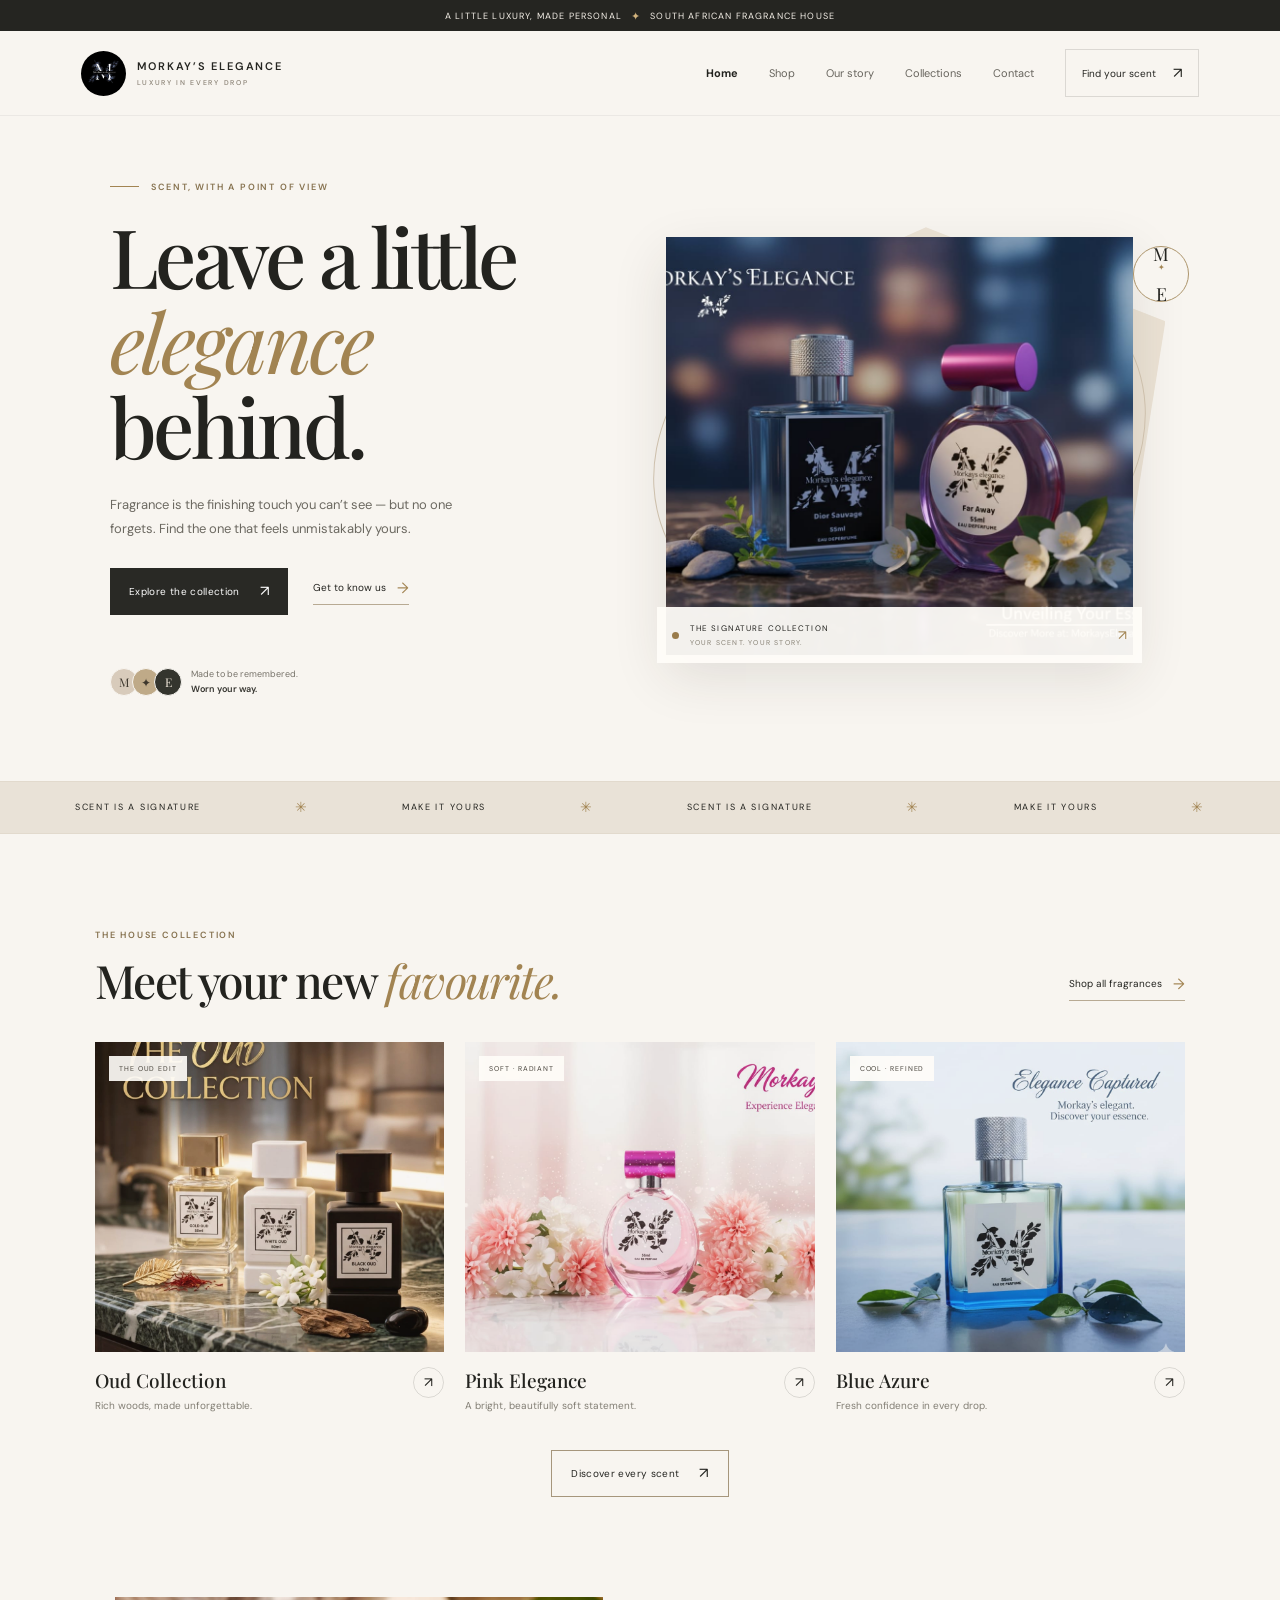
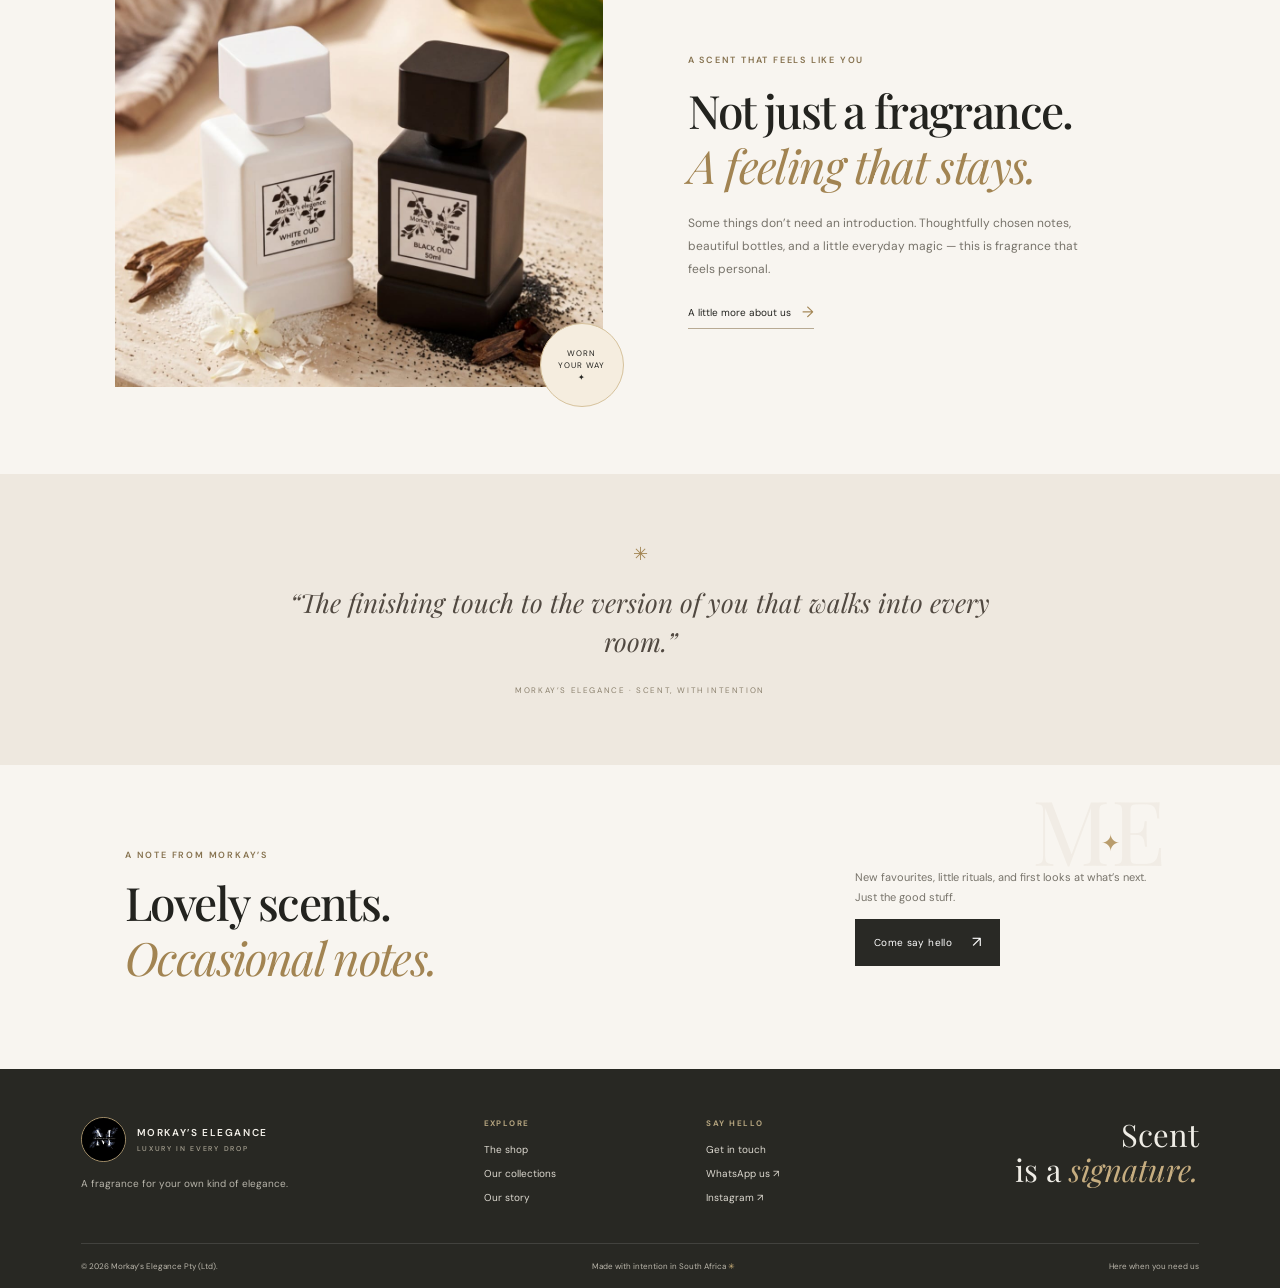
==== index.html @ 3059f2b8 "Add initial robots.txt and sitemap.xml files" ====
<!doctype html>
<html lang="en">
  <head>
    <meta charset="utf-8"><meta name="viewport" content="width=device-width, initial-scale=1"><meta name="theme-color" content="#f8f5f0"><meta name="description" content="Discover Morkay's Elegance — considered fragrances for every side of you. Explore the Oud collection and order directly on WhatsApp."><title>Morkay’s Elegance | Luxury in every drop</title><link rel="preconnect" href="https://fonts.googleapis.com"><link rel="preconnect" href="https://fonts.gstatic.com" crossorigin><link href="https://fonts.googleapis.com/css2?family=DM+Sans:wght@400;500;600;700&family=Playfair+Display:wght@400;500;600;700&display=swap" rel="stylesheet"><link rel="stylesheet" href="CSS/styles.css"><script src="JS/script.js" defer></script>
  </head>
  <body>
    <div class="announcement">
      A little luxury, made personal <span>✦</span> South African fragrance house
    </div>
    <header class="site-header">
      <a class="brand" href="index.html" aria-label="Morkay's Elegance home"><img src="assets/brand-logo.jpeg" alt="Morkay's Elegance monogram"><span> MORKAY’S ELEGANCE <small> LUXURY IN EVERY DROP </small></span></a>
      <button class="menu-toggle" aria-expanded="false" aria-controls="main-nav" aria-label="Open navigation">
        <span></span><span></span>
      </button>
      <nav id="main-nav" class="nav-links" aria-label="Main navigation">
        <a class="active" href="index.html"> Home </a><a href="shop.html"> Shop </a><a href="about.html"> Our story </a><a href="products.html"> Collections </a><a href="contact.html"> Contact </a><a class="nav-cta" href="shop.html"> Find your scent <span>↗</span></a>
      </nav>
    </header>
    <main>
      <section class="hero">
        <div class="hero-copy">
          <p class="eyebrow">
            <span class="eyebrow-line"></span> SCENT, WITH A POINT OF VIEW
          </p>
          <h1>
            Leave a little <br><em> elegance </em> behind.
          </h1>
          <p class="hero-description">
            Fragrance is the finishing touch you can’t see — but no one forgets. Find the one that feels unmistakably yours.
          </p>
          <div class="hero-actions">
            <a class="button button-dark" href="shop.html"> Explore the collection <span>↗</span></a><a class="text-link" href="about.html">Get to know us <span>→</span></a>
          </div>
          <div class="hero-foot">
            <div class="avatar-stack">
              <span>M</span><span>✦</span><span>E</span>
            </div>
            <p>
              Made to be remembered. <br><strong> Worn your way. </strong>
            </p>
          </div>
        </div>
        <div class="hero-visual">
          <div class="hero-orbit">
          </div>
          <img class="hero-photo" 
        src="assets/signature-pair.jpeg" 
        alt="Morkay's Elegance signature fragrance pair">
          <div class="hero-caption">
            <span class="caption-dot"></span><span> THE SIGNATURE COLLECTION <small> YOUR SCENT. YOUR STORY. </small></span><span class="caption-arrow"> ↗ </span>
          </div>
          <div class="hero-stamp">
            M <br><small> ✦ </small><br> E
          </div>
        </div>
      </section>
      <section class="ticker" aria-label="Our philosophy">
        <div class="ticker-track">
          <span>SCENT IS A SIGNATURE</span><b>✳</b><span>MAKE IT YOURS</span><b>✳</b><span>SCENT IS A SIGNATURE</span><b>✳</b><span>MAKE IT YOURS</span><b>✳</b>
        </div>
      </section>
      <section class="section collection-section">
        <div class="section-heading">
          <div>
            <p class="eyebrow">
              THE HOUSE COLLECTION
            </p>
            <h2>
              Meet your new <em>favourite.</em>
            </h2>
          </div>
          <a class="text-link" href="shop.html">Shop all fragrances <span>→</span></a>
        </div>
        <div class="product-grid">
          <article class="product-card">
            <a class="product-image img-cream" href="shop.html"><img src="assets/oud-collection.jpeg" alt="The warm golden Morkay's Elegance oud collection" loading="lazy"><span class="product-tag">THE OUD EDIT</span></a>
            <div class="product-info">
              <div>
                <h3>
                  Oud Collection
                </h3>
                <p>
                  Rich woods, made unforgettable.
                </p>
              </div>
              <a class="product-arrow" href="shop.html" aria-label="Explore Oud Collection">↗</a>
            </div>
          </article>
          <article class="product-card">
            <a class="product-image img-lilac" href="products.html"><img src="assets/floral-elegance.jpeg" alt="Soft pink Morkay's Elegance floral fragrance" loading="lazy"><span class="product-tag">SOFT · RADIANT</span></a>
            <div class="product-info">
              <div>
                <h3>
                  Pink Elegance
                </h3>
                <p>
                  A bright, beautifully soft statement.
                </p>
              </div>
              <a class="product-arrow" href="products.html" aria-label="Explore Pink Elegance">↗</a>
            </div>
          </article>
          <article class="product-card">
            <a class="product-image img-blue" href="products.html"><img src="assets/blue-azure.jpeg" alt="Morkay's Elegance Blue Azure fragrance" loading="lazy"><span class="product-tag">COOL · REFINED</span></a>
            <div class="product-info">
              <div>
                <h3>
                  Blue Azure
                </h3>
                <p>
                  Fresh confidence in every drop.
                </p>
              </div>
              <a class="product-arrow" href="products.html" aria-label="Explore Blue Azure">↗</a>
            </div>
          </article>
        </div>
        <div class="center-cta">
          <a class="button button-outline" href="shop.html">Discover every scent <span>↗</span></a>
        </div>
      </section>
      <section class="brand-note">
        <div class="brand-note-image">
          <img src="assets/elegance-collection.jpeg" alt="Morkay's Elegance perfume on a soft, sunlit table" loading="lazy">
          <div class="note-roundel">
            WORN<br>YOUR WAY<br>✦
          </div>
        </div>
        <div class="brand-note-copy">
          <p class="eyebrow">
            A SCENT THAT FEELS LIKE YOU
          </p>
          <h2>
            Not just a fragrance.<br><em>A feeling that stays.</em>
          </h2>
          <p>
            Some things don’t need an introduction. Thoughtfully chosen notes, beautiful bottles, and a little everyday magic — this is fragrance that feels personal.
          </p>
          <a class="text-link" href="about.html">A little more about us <span>→</span></a>
        </div>
      </section>
      <section class="quote-section">
        <span class="quote-spark">✳</span>
        <p>
          “The finishing touch to the version of you that walks into every room.”
        </p>
        <span class="quote-credit">MORKAY’S ELEGANCE · SCENT, WITH INTENTION</span>
      </section>
      <section class="newsletter">
        <div>
          <p class="eyebrow">
            A NOTE FROM MORKAY’S
          </p>
          <h2>
            Lovely scents.<br><em>Occasional notes.</em>
          </h2>
        </div>
        <div class="newsletter-right">
          <p>
            New favourites, little rituals, and first looks at what’s next. Just the good stuff.
          </p>
          <a class="button button-dark" href="contact.html">Come say hello <span>↗</span></a>
        </div>
        <span class="newsletter-mark">M<span>✦</span>E</span>
      </section>
    </main>
    <footer class="site-footer">
      <div class="footer-main">
        <div class="footer-brand">
          <a class="brand brand-footer" href="index.html"><img src="assets/brand-logo.jpeg" alt=""><span>MORKAY’S ELEGANCE<small>LUXURY IN EVERY DROP</small></span></a>
          <p>
            A fragrance for your own kind of elegance.
          </p>
        </div>
        <div class="footer-links">
          <h3>
            EXPLORE
          </h3>
          <a href="shop.html">The shop</a><a href="products.html">Our collections</a><a href="about.html">Our story</a>
        </div>
        <div class="footer-links">
          <h3>
            SAY HELLO
          </h3>
          <a href="contact.html">Get in touch</a><a href="https://wa.me/27637081621" target="_blank" rel="noopener">WhatsApp us ↗</a><a href="https://instagram.com/morkay_elegance.20" target="_blank" rel="noopener">Instagram ↗</a>
        </div>
        <div class="footer-signoff">
          Scent<br>is a <em>signature.</em>
        </div>
      </div>
      <div class="footer-bottom">
        <span>© <span data-year>2026</span> Morkay’s Elegance Pty (Ltd).</span><span>Made with intention in South Africa <span class="footer-spark">✳</span></span><a href="contact.html">Here when you need us</a>
      </div>
    </footer>
  </body>
</html>
---- CSS/styles.css ----
:root {
  --ink:#23231f;
  --ink-soft:#5c5b53;
  --cream:#f8f5f0;
  --cream-dark:#f0eae1;
  --paper:#fffdfa;
  --gold:#a28452;
  --gold-soft:#c5ae86;
  --line:rgba(45,43,37,.14);
  --display:'Playfair Display',Georgia,serif;
  --sans:'DM Sans',Arial,sans-serif;
  --page:1200px
}
* {
  box-sizing:border-box
}
html {
  scroll-behavior:smooth
}
body {
  margin:0;
  background:var(--cream);
  color:var(--ink);
  font-family:var(--sans);
  font-size:14px;
  -webkit-font-smoothing:antialiased
}
a {
  color:inherit;
  text-decoration:none
}
img {
  display:block;
  max-width:100%
}
button {
  font:inherit
}
.announcement {
  height:31px;
  display:flex;
  align-items:center;
  justify-content:center;
  gap:9px;
  background:#252521;
  color:#f5f0e8;
  font-size:9px;
  letter-spacing:.13em;
  text-transform:uppercase
}
.announcement span {
  color:#d1b27c;
  font-size:11px
}
.site-header {
  height:85px;
  padding:0 6.3%;
  display:flex;
  align-items:center;
  justify-content:space-between;
  background:rgba(248,245,240,.96);
  position:sticky;
  top:0;
  z-index:20;
  border-bottom:1px solid rgba(41,39,34,.06);
  backdrop-filter:blur(12px)
}
.brand {
  display:flex;
  gap:11px;
  align-items:center;
  color:#252521;
  letter-spacing:.16em;
  font-size:11px;
  font-weight:600
}
.brand img {
  width:45px;
  height:45px;
  border-radius:50%;
  object-fit:cover
}
.brand small {
  display:block;
  margin-top:5px;
  font-size:7px;
  font-weight:500;
  letter-spacing:.24em;
  color:#898174
}
.nav-links {
  height:100%;
  display:flex;
  align-items:center;
  gap:31px
}
.nav-links>a:not(.nav-cta) {
  font-size:11px;
  color:#68655e;
  transition:color .2s
}
.nav-links>a.active,.nav-links>a:hover {
  color:var(--ink)
}
.nav-links>a.active {
  font-weight:700
}
.nav-cta {
  display:inline-flex;
  align-items:center;
  gap:17px;
  padding:13px 16px;
  border:1px solid var(--line);
  font-size:10px;
  transition:background .2s,color .2s
}
.nav-cta:hover {
  background:var(--ink);
  color:white
}
.nav-cta span,.button span {
  font-size:15px
}
.menu-toggle {
  display:none
}
.hero {
  min-height:630px;
  max-width:var(--page);
  padding:65px 45px 70px;
  margin:auto;
  display:grid;
  grid-template-columns:.91fr 1.09fr;
  align-items:center;
  gap:25px
}
.hero-copy {
  padding:0 0 13px 25px
}
.eyebrow {
  margin:0 0 20px;
  font-size:9px;
  letter-spacing:.2em;
  color:#86724f;
  font-weight:600
}
.eyebrow-line {
  display:inline-block;
  width:29px;
  margin:0 8px 3px 0;
  border-top:1px solid var(--gold)
}
h1,h2,h3,p {
  margin-top:0
}
.hero h1,.page-hero h1,.contact-copy h1 {
  margin:0;
  font:500 clamp(54px,6.4vw,83px)/1.04 var(--display);
  letter-spacing:-.045em
}
.hero h1 em,.page-hero h1 em,.contact-copy h1 em,.section-heading h2 em,.brand-note-copy h2 em,.order-strip h2 em,.story-copy h2 em,.story-cta h2 em,.newsletter h2 em {
  color:var(--gold);
  font-weight:400
}
.hero-description {
  max-width:375px;
  margin:24px 0 26px;
  color:#6c6961;
  font-size:13px;
  line-height:1.9
}
.hero-actions {
  display:flex;
  align-items:center;
  gap:25px;
  flex-wrap:wrap
}
.button {
  display:inline-flex;
  align-items:center;
  justify-content:center;
  gap:20px;
  min-height:47px;
  padding:0 19px;
  font-size:10px;
  letter-spacing:.035em;
  transition:background .2s,color .2s,transform .2s
}
.button:hover {
  transform:translateY(-2px)
}
.button-dark {
  background:#292925;
  color:white
}
.button-dark:hover {
  background:#464237
}
.text-link {
  display:inline-flex;
  align-items:center;
  gap:11px;
  font-size:10px;
  border-bottom:1px solid #b8aa93;
  padding:0 0 6px
}
.text-link span {
  font-size:15px;
  color:var(--gold)
}
.hero-foot {
  display:flex;
  align-items:center;
  gap:11px;
  margin-top:52px
}
.avatar-stack {
  display:flex
}
.avatar-stack span {
  width:28px;
  height:28px;
  border-radius:50%;
  border:1px solid var(--cream);
  display:grid;
  place-items:center;
  margin-right:-6px;
  background:#d8cbbb;
  color:#3d372d;
  font:12px var(--display)
}
.avatar-stack span:nth-child(2) {
  background:#bfaa88
}
.avatar-stack span:nth-child(3) {
  background:#34352e;
  color:#f2e9dc
}
.hero-foot p {
  margin:0 0 0 4px;
  color:#77736a;
  font-size:9px;
  line-height:1.7
}
.hero-foot strong {
  color:#35342f;
  font-weight:600
}
.hero-visual {
  min-height:475px;
  position:relative;
  display:flex;
  align-items:center;
  justify-content:center
}
.hero-visual:before {
  content:'';
  position:absolute;
  inset:4% 5% 6% 14%;
  background:#ece3d5;
  clip-path:polygon(50% 0,100% 22%,92% 78%,52% 100%,6% 80%,0 25%)
}
.hero-orbit {
  position:absolute;
  width:85%;
  height:80%;
  border:1px solid #d4c7b2;
  border-radius:50%;
  transform:rotate(-18deg)
}
.hero-photo {
  position:relative;
  width:79%;
  height:418px;
  object-fit:cover;
  object-position:center 43%;
  box-shadow:0 20px 52px rgba(52,44,32,.12)
}
.hero-caption {
  position:absolute;
  bottom:20px;
  left:9%;
  right:9%;
  height:56px;
  background:rgba(255,253,249,.94);
  display:flex;
  align-items:center;
  gap:11px;
  padding:0 15px
}
.hero-caption>span:nth-child(2) {
  font-size:8px;
  letter-spacing:.14em
}
.hero-caption small {
  display:block;
  margin-top:5px;
  color:#878174;
  font-size:7px;
  letter-spacing:.17em
}
.caption-dot {
  width:7px;
  height:7px;
  background:#997b4b;
  border-radius:50%
}
.caption-arrow {
  margin-left:auto;
  color:var(--gold)
}
.hero-stamp {
  position:absolute;
  right:1%;
  top:8%;
  display:grid;
  place-items:center;
  width:56px;
  height:56px;
  border:1px solid #ad956c;
  border-radius:50%;
  background:var(--cream);
  font:18px var(--display);
  line-height:.8;
  text-align:center
}
.hero-stamp small {
  font:8px var(--sans);
  color:var(--gold)
}
.ticker {
  overflow:hidden;
  background:#e9e2d7;
  border-block:1px solid #e2dacd
}
.ticker-track {
  max-width:var(--page);
  min-height:51px;
  padding:0 35px;
  margin:auto;
  display:flex;
  align-items:center;
  justify-content:space-between;
  gap:16px;
  white-space:nowrap;
  font-size:9px;
  letter-spacing:.19em
}
.ticker-track b {
  color:var(--gold);
  font-size:14px;
  font-weight:400
}
.section {
  max-width:var(--page);
  margin:auto;
  padding:95px 55px
}
.section-heading {
  display:flex;
  align-items:flex-end;
  justify-content:space-between;
  gap:15px;
  margin-bottom:34px
}
.section-heading .eyebrow {
  margin-bottom:12px
}
.section-heading h2,.brand-note-copy h2,.story-copy h2,.order-strip h2,.newsletter h2,.story-cta h2 {
  margin:0;
  font:500 clamp(32px,4vw,46px)/1.2 var(--display);
  letter-spacing:-.035em
}
.section-heading>.text-link {
  margin-bottom:7px
}
.product-grid {
  display:grid;
  grid-template-columns:repeat(3,1fr);
  gap:21px
}
.product-card {
  min-width:0
}
.product-image {
  position:relative;
  height:310px;
  display:block;
  overflow:hidden
}
.product-image:before {
  content:'';
  position:absolute;
  inset:0;
  background:rgba(176,153,122,.07);
  z-index:1;
  pointer-events:none
}
.product-image img,.shop-image img,.collection-feature img {
  width:100%;
  height:100%;
  object-fit:cover;
  transition:transform .55s
}
.product-image:hover img,.shop-image:hover img,.collection-feature>a:hover img {
  transform:scale(1.045)
}
.img-cream {
  background:#eae5dc
}
.img-lilac {
  background:#f2e7e8
}
.img-blue {
  background:#dfe9eb
}
.product-tag {
  position:absolute;
  top:14px;
  left:14px;
  padding:8px 10px;
  background:rgba(255,253,249,.91);
  font-size:7px;
  letter-spacing:.13em;
  z-index:2;
  color:#49453d
}
.product-info {
  display:flex;
  align-items:flex-start;
  justify-content:space-between;
  padding-top:15px
}
.product-info h3,.shop-card-info h3 {
  margin:0 0 6px;
  font:500 19px var(--display)
}
.product-info p,.shop-card-info p {
  margin:0;
  font-size:10px;
  color:#827e74
}
.product-arrow {
  width:31px;
  height:31px;
  border:1px solid var(--line);
  border-radius:50%;
  display:grid;
  place-items:center;
  font-size:14px
}
.center-cta {
  text-align:center;
  margin-top:38px
}
.button-outline {
  border:1px solid #a6967c;
  background:transparent;
  color:var(--ink)
}
.button-outline:hover {
  background:var(--ink);
  color:white
}
.brand-note {
  max-width:1110px;
  margin:0 auto 82px;
  min-height:400px;
  padding:0 30px;
  display:grid;
  grid-template-columns:1fr 1fr;
  align-items:center;
  gap:75px
}
.brand-note-image {
  height:390px;
  position:relative
}
.brand-note-image img {
  width:100%;
  height:100%;
  object-fit:cover
}
.note-roundel {
  position:absolute;
  right:-21px;
  bottom:-20px;
  width:84px;
  height:84px;
  border-radius:50%;
  background:#f5eddf;
  border:1px solid #d6c29c;
  display:grid;
  place-content:center;
  text-align:center;
  font-size:8px;
  line-height:1.5;
  letter-spacing:.12em
}
.brand-note-copy {
  max-width:410px;
  padding:10px
}
.brand-note-copy .eyebrow {
  margin-bottom:17px
}
.brand-note-copy h2 {
  margin-bottom:19px
}
.brand-note-copy>p:not(.eyebrow) {
  font-size:12px;
  line-height:1.9;
  color:#77736a;
  margin-bottom:21px
}
.quote-section {
  padding:68px 20px;
  background:#eee8df;
  text-align:center
}
.quote-spark {
  display:block;
  color:var(--gold);
  font-size:18px;
  margin-bottom:17px
}
.quote-section>p {
  max-width:730px;
  margin:0 auto 18px;
  font:italic 26px/1.5 var(--display);
  color:#514941
}
.quote-credit {
  font-size:8px;
  letter-spacing:.2em;
  color:#8b816e
}
.newsletter {
  max-width:1100px;
  margin:0 auto;
  padding:84px 35px;
  display:flex;
  align-items:center;
  justify-content:space-between;
  position:relative;
  overflow:hidden
}
.newsletter .eyebrow {
  margin-bottom:14px
}
.newsletter-right {
  width:300px;
  position:relative;
  z-index:1
}
.newsletter-right p {
  font-size:11px;
  color:#77736a;
  line-height:1.8
}
.newsletter-mark {
  position:absolute;
  right:3%;
  top:4px;
  font:90px var(--display);
  color:rgba(166,143,107,.08);
  letter-spacing:-.1em
}
.newsletter-mark span {
  font:23px var(--sans);
  color:#b99d6d;
  vertical-align:middle
}
.site-footer {
  background:#282823;
  color:#efede6;
  padding:48px 6.3% 0
}
.footer-main {
  max-width:var(--page);
  margin:auto;
  display:grid;
  grid-template-columns:1.45fr .75fr .9fr .9fr;
  gap:30px;
  padding-bottom:39px
}
.brand-footer {
  color:#f3f0e9;
  font-size:10px
}
.brand-footer img {
  border:1px solid #a48f69
}
.brand-footer small {
  color:#aba595
}
.footer-brand>p {
  margin:15px 0 0;
  color:#b8b5ab;
  font-size:10px
}
.footer-links {
  display:flex;
  flex-direction:column;
  align-items:flex-start;
  gap:11px
}
.footer-links h3 {
  margin:1px 0 4px;
  font-size:8px;
  letter-spacing:.18em;
  color:#b4a47f
}
.footer-links>a {
  font-size:10px;
  color:#ddd9d0
}
.footer-signoff {
  justify-self:end;
  text-align:right;
  font:31px/1.13 var(--display);
  color:#efede6
}
.footer-signoff em {
  color:#c6ad80
}
.footer-bottom {
  max-width:var(--page);
  margin:auto;
  border-top:1px solid rgba(255,255,255,.12);
  padding:17px 0;
  display:flex;
  justify-content:space-between;
  gap:10px;
  color:#bbb7ac;
  font-size:8px
}
.footer-spark {
  color:#d4b77e
}
/* Inner-page headings */
.page-hero {
  position:relative;
  text-align:center;
  padding:84px 20px 54px;
  border-bottom:1px solid var(--line);
  background:radial-gradient(ellipse at 52% 8%,#eee5d7 0%,var(--cream) 58%)
}
.page-hero .eyebrow {
  margin-bottom:16px
}
.page-hero h1 {
  font-size:clamp(49px,6vw,73px)
}
.page-hero>p:not(.eyebrow):not(.breadcrumb) {
  max-width:470px;
  margin:15px auto 0;
  font-size:12px;
  line-height:1.8;
  color:#736f66
}
.breadcrumb {
  margin-top:28px;
  font-size:9px;
  color:#8b877e
}
.breadcrumb a {
  color:#35342f
}
.breadcrumb span {
  padding:0 7px;
  color:#ad9a78
}
.shop-section {
  padding-top:70px
}
.shop-section .section-heading {
  margin-bottom:12px
}
.price-note {
  font:italic 14px var(--display);
  color:#77664a;
  padding-bottom:7px
}
.shop-intro {
  color:#817c72;
  font-size:11px;
  margin-bottom:25px
}
.shop-grid {
  display:grid;
  grid-template-columns:repeat(4,1fr);
  gap:17px
}
.shop-card {
  background:#fffdfa;
  border:1px solid rgba(56,51,41,.08)
}
.shop-image {
  height:250px;
  position:relative;
  display:block;
  overflow:hidden;
  background:#eee8df
}
.shop-image img {
  object-position:center 48%
}
.shop-card-info {
  padding:16px
}
.product-type {
  display:block;
  font-size:7px;
  letter-spacing:.15em;
  color:#95876d;
  margin-bottom:8px
}
.shop-card-info h3 {
  font-size:21px
}
.shop-card-info p {
  font-size:10px;
  margin-bottom:15px
}
.shop-card-bottom {
  display:flex;
  align-items:center;
  justify-content:space-between;
  border-top:1px solid var(--line);
  padding-top:13px
}
.shop-card-bottom>strong {
  font:16px var(--display);
  color:#40392e
}
.shop-card-bottom .button {
  min-height:35px;
  padding:0 11px;
  gap:10px;
  font-size:9px
}
.shop-card-bottom .button span {
  font-size:13px
}
.order-strip {
  max-width:1090px;
  margin:15px auto 86px;
  padding:30px 34px;
  display:flex;
  align-items:center;
  gap:21px;
  background:#eee8de;
  border:1px solid #e2d9cb
}
.order-spark {
  color:#9b8054;
  font-size:22px
}
.order-strip>div {
  flex:1
}
.order-strip .eyebrow {
  margin-bottom:8px
}
.order-strip h2 {
  font-size:27px
}
.order-strip>div>p:last-child {
  margin:8px 0 0;
  color:#7a766c;
  font-size:10px
}
.order-strip>.button {
  white-space:nowrap
}
.collections-grid-section {
  padding-top:65px
}
.collections-grid {
  display:grid;
  grid-template-columns:1fr 1fr;
  gap:18px
}
.collection-feature {
  height:375px;
  position:relative;
  overflow:hidden;
  background:#e9e3d9
}
.collection-feature-wide {
  height:420px
}
.collection-feature>a {
  position:relative;
  display:block;
  width:100%;
  height:100%;
  overflow:hidden
}
.collection-feature img {
  object-position:center 45%
}
.collection-feature>a:after {
  content:'';
  position:absolute;
  inset:35% 0 0;
  background:linear-gradient(transparent,rgba(24,22,19,.65))
}
.feature-label {
  position:absolute;
  z-index:1;
  top:16px;
  left:16px;
  padding:8px 10px;
  background:rgba(255,253,249,.9);
  font-size:7px;
  letter-spacing:.15em
}
.feature-caption {
  position:absolute;
  left:20px;
  right:20px;
  bottom:20px;
  z-index:2;
  color:white;
  display:flex;
  justify-content:space-between;
  align-items:flex-end
}
.feature-kicker {
  display:block;
  margin-bottom:8px;
  font-size:8px;
  letter-spacing:.16em;
  color:#e1cfaa
}
.feature-caption strong {
  font:500 27px var(--display)
}
.feature-arrow {
  width:35px;
  height:35px;
  border-radius:50%;
  border:1px solid rgba(255,255,255,.6);
  display:grid;
  place-items:center
}
.collection-note {
  text-align:center;
  padding:26px 5px 0;
  color:#77736a;
  font-size:10px
}
.collection-note a {
  color:#4d4333;
  border-bottom:1px solid #bba57c;
  padding-bottom:4px
}
.story-hero {
  padding-top:93px;
  padding-bottom:58px
}
.story-split {
  display:grid;
  grid-template-columns:1fr 1fr;
  align-items:center;
  gap:64px;
  padding-top:70px;
  padding-bottom:90px
}
.story-photo {
  height:440px;
  position:relative
}
.story-photo img {
  width:100%;
  height:100%;
  object-fit:cover
}
.photo-caption {
  position:absolute;
  bottom:0;
  left:0;
  padding:12px 14px;
  background:rgba(255,253,249,.92);
  font-size:7px;
  letter-spacing:.15em
}
.story-copy {
  max-width:465px
}
.story-copy .eyebrow {
  margin-bottom:14px
}
.story-copy h2 {
  margin-bottom:19px
}
.story-copy>p:not(.eyebrow) {
  font-size:11px;
  line-height:1.9;
  color:#757168;
  margin-bottom:14px
}
.story-copy>.button {
  margin-top:9px
}
.values-section {
  background:#eee8df;
  padding:67px max(calc((100% - 1090px)/2),7%)
}
.values-section>.eyebrow {
  text-align:center;
  margin-bottom:31px
}
.values-grid {
  display:grid;
  grid-template-columns:repeat(3,1fr);
  gap:35px
}
.values-grid article {
  border-top:1px solid #c6bba7;
  padding-top:17px
}
.value-index {
  color:#a1885f;
  font:italic 14px var(--display)
}
.values-grid h3 {
  margin:13px 0 9px;
  font:500 19px var(--display)
}
.values-grid p {
  max-width:270px;
  margin:0;
  color:#767167;
  font-size:10px;
  line-height:1.85
}
.story-cta {
  text-align:center;
  padding:74px 20px 83px
}
.story-cta .eyebrow {
  margin-bottom:12px
}
.story-cta h2 {
  margin-bottom:21px
}
.story-cta>.button {
  margin:auto
}
.contact-page {
  max-width:1130px;
  margin:0 auto;
  padding:77px 35px 90px;
  display:grid;
  grid-template-columns:1fr .91fr;
  align-items:center;
  gap:78px;
  min-height:630px
}
.contact-copy .eyebrow {
  margin-bottom:14px
}
.contact-copy h1 {
  font-size:clamp(48px,5.7vw,71px)
}
.contact-intro {
  max-width:380px;
  margin:18px 0 22px;
  color:#77736a;
  font-size:12px;
  line-height:1.85
}
.contact-whatsapp {
  gap:12px;
  min-height:45px
}
.whatsapp-icon {
  color:#c6af80;
  font-size:16px
}
.contact-list {
  max-width:410px;
  margin-top:25px
}
.contact-row {
  min-height:62px;
  display:flex;
  align-items:center;
  gap:14px;
  border-top:1px solid var(--line)
}
.contact-icon {
  font:italic 13px var(--display);
  color:#a38b61
}
.contact-row>div {
  display:flex;
  flex-direction:column;
  gap:5px
}
.contact-row>div>span {
  font-size:7px;
  letter-spacing:.15em;
  color:#878276
}
.contact-row>div>a {
  font-size:11px
}
.contact-row-arrow {
  margin-left:auto;
  color:#a4885c;
  font-size:15px
}
.contact-note {
  margin-top:18px;
  font-size:9px;
  color:#827d73
}
.contact-note span {
  color:var(--gold);
  margin-right:6px
}
.contact-visual {
  height:440px;
  position:relative;
  background:#eee4d7
}
.contact-visual>img {
  width:100%;
  height:100%;
  object-fit:cover
}
.contact-visual-caption {
  position:absolute;
  left:12px;
  right:12px;
  bottom:12px;
  background:rgba(255,253,249,.92);
  min-height:40px;
  display:flex;
  align-items:center;
  justify-content:space-around;
  font-size:7px;
  letter-spacing:.12em
}
.contact-visual-caption span:nth-child(2) {
  color:var(--gold);
  font-size:12px
}
.contact-seal {
  position:absolute;
  top:-19px;
  right:-19px;
  width:64px;
  height:64px;
  border-radius:50%;
  background:var(--cream);
  border:1px solid #d1c0a3;
  display:grid;
  align-content:center;
  justify-items:center;
  font:12px var(--display);
  line-height:1.1
}
.contact-seal span {
  font:8px var(--sans);
  color:var(--gold)
}
@media(min-width:1440px) {
  .hero {
    max-width:1300px;
    min-height:680px
  }
  .hero-photo {
    height:465px
  }
  .hero-visual {
    min-height:515px
  }
}
@media(max-width:920px) {
  .site-header {
    padding:0 4%;
    height:76px
  }
  .nav-links {
    gap:17px
  }
  .nav-links>a:not(.nav-cta) {
    font-size:10px
  }
  .hero {
    padding:48px 28px;
    min-height:565px
  }
  .hero-copy {
    padding-left:5px
  }
  .hero-visual {
    min-height:420px
  }
  .hero-photo {
    height:370px
  }
  .section {
    padding-left:35px;
    padding-right:35px
  }
  .product-image {
    height:265px
  }
  .shop-grid {
    grid-template-columns:repeat(2,1fr)
  }
  .shop-image {
    height:295px
  }
  .brand-note {
    gap:45px
  }
  .contact-page {
    gap:45px
  }
  .story-split {
    gap:40px
  }
  .footer-main {
    grid-template-columns:1.2fr .8fr .9fr
  }
  .footer-signoff {
    display:none
  }
}
@media(max-width:680px) {
  .announcement {
    height:29px;
    font-size:8px;
    letter-spacing:.08em
  }
  .site-header {
    height:68px;
    padding:0 20px
  }
  .brand {
    font-size:9px;
    gap:8px;
    letter-spacing:.13em
  }
  .brand img {
    width:39px;
    height:39px
  }
  .brand small {
    font-size:6px
  }
  .menu-toggle {
    display:flex;
    width:40px;
    height:40px;
    flex-direction:column;
    justify-content:center;
    align-items:center;
    gap:6px;
    border:1px solid var(--line);
    background:transparent
  }
  .menu-toggle span {
    width:16px;
    border-top:1px solid #34332f;
    transition:transform .2s
  }
  .menu-toggle[aria-expanded=true] span:first-child {
    transform:translateY(3.5px) rotate(45deg)
  }
  .menu-toggle[aria-expanded=true] span:last-child {
    transform:translateY(-3.5px) rotate(-45deg)
  }
  .nav-links {
    display:none;
    position:absolute;
    top:68px;
    left:0;
    right:0;
    height:auto;
    background:var(--cream);
    padding:12px 22px 22px;
    border-bottom:1px solid var(--line);
    box-shadow:0 14px 20px rgba(38,34,26,.08);
    align-items:stretch;
    gap:0
  }
  .nav-links.is-open {
    display:flex;
    flex-direction:column
  }
  .nav-links>a:not(.nav-cta) {
    padding:13px 2px;
    border-bottom:1px solid var(--line);
    font-size:12px
  }
  .nav-cta {
    margin-top:14px;
    justify-content:space-between
  }
  .hero {
    padding:48px 23px 38px;
    grid-template-columns:1fr;
    gap:20px
  }
  .hero-copy {
    padding:0 2px
  }
  .hero h1 {
    font-size:clamp(57px,13vw,74px)
  }
  .hero-description {
    font-size:12px;
    margin:19px 0 21px
  }
  .hero-foot {
    margin-top:28px
  }
  .hero-visual {
    min-height:370px;
    margin-top:4px
  }
  .hero-photo {
    height:330px;
    width:82%
  }
  .hero-orbit {
    width:88%;
    height:82%
  }
  .hero-caption {
    bottom:9px;
    left:8%;
    right:8%
  }
  .hero-stamp {
    right:0;
    top:4%;
    width:49px;
    height:49px
  }
  .ticker-track {
    justify-content:flex-start;
    gap:20px;
    padding:0 21px;
    min-height:44px;
    font-size:8px
  }
  .ticker-track span:nth-of-type(n+3),.ticker-track b:nth-of-type(n+3) {
    display:none
  }
  .section {
    padding:65px 21px
  }
  .section-heading {
    align-items:flex-start;
    flex-direction:column;
    gap:12px;
    margin-bottom:24px
  }
  .section-heading h2,.brand-note-copy h2,.story-copy h2,.order-strip h2,.newsletter h2,.story-cta h2 {
    font-size:35px
  }
  .section-heading>.text-link {
    margin:0 0 3px
  }
  .product-grid {
    grid-template-columns:1fr;
    gap:24px
  }
  .product-image {
    height:350px
  }
  .product-card:not(:first-child) .product-image {
    height:320px
  }
  .product-info h3 {
    font-size:20px
  }
  .brand-note {
    padding:0 21px;
    margin:0 auto 60px;
    grid-template-columns:1fr;
    gap:32px
  }
  .brand-note-image {
    height:320px;
    margin-right:13px
  }
  .note-roundel {
    right:-12px
  }
  .brand-note-copy {
    padding:0
  }
  .quote-section {
    padding:52px 23px
  }
  .quote-section>p {
    font-size:21px
  }
  .newsletter {
    padding:61px 22px;
    display:block
  }
  .newsletter-right {
    width:auto;
    max-width:330px;
    margin-top:21px
  }
  .newsletter-mark {
    right:4%;
    top:10px;
    font-size:68px
  }
  .footer-main {
    grid-template-columns:1fr 1fr;
    gap:30px 18px;
    padding-bottom:28px
  }
  .footer-brand {
    grid-column:1/-1
  }
  .footer-bottom {
    flex-wrap:wrap;
    font-size:7px;
    line-height:1.8
  }
  .footer-bottom>span:nth-child(2) {
    display:none
  }
  .page-hero {
    padding:62px 20px 38px
  }
  .page-hero h1 {
    font-size:clamp(47px,12vw,63px)
  }
  .page-hero>p:not(.eyebrow):not(.breadcrumb) {
    font-size:11px
  }
  .shop-section {
    padding-top:48px
  }
  .shop-section .section-heading {
    flex-direction:column;
    gap:7px
  }
  .price-note {
    padding:0
  }
  .shop-intro {
    line-height:1.7
  }
  .shop-grid {
    grid-template-columns:1fr 1fr;
    gap:11px
  }
  .shop-image {
    height:185px
  }
  .shop-image .product-tag {
    top:8px;
    left:8px;
    padding:6px;
    font-size:6px
  }
  .shop-card-info {
    padding:11px
  }
  .product-type {
    font-size:6px;
    line-height:1.5
  }
  .shop-card-info h3 {
    font-size:17px
  }
  .shop-card-info p {
    font-size:9px;
    line-height:1.5;
    min-height:27px
  }
  .shop-card-bottom>strong {
    font-size:14px
  }
  .shop-card-bottom .button {
    min-height:32px;
    padding:0 8px;
    font-size:8px;
    gap:7px
  }
  .order-strip {
    margin:4px 15px 56px;
    padding:23px 18px;
    display:grid;
    grid-template-columns:22px 1fr;
    gap:8px 12px
  }
  .order-strip h2 {
    font-size:25px
  }
  .order-strip>div>p:last-child {
    line-height:1.7
  }
  .order-strip>.button {
    grid-column:2;
    justify-self:start;
    margin-top:5px;
    min-height:39px;
    padding:0 11px;
    font-size:9px
  }
  .collections-grid-section {
    padding-top:45px
  }
  .collections-grid {
    grid-template-columns:1fr;
    gap:13px
  }
  .collection-feature,.collection-feature-wide {
    height:345px
  }
  .collection-feature-wide:first-child {
    height:370px
  }
  .feature-caption strong {
    font-size:24px
  }
  .story-hero {
    padding-top:63px
  }
  .story-split {
    grid-template-columns:1fr;
    gap:31px;
    padding-top:43px;
    padding-bottom:60px
  }
  .story-photo {
    height:315px
  }
  .story-copy>p:not(.eyebrow) {
    font-size:11px
  }
  .values-section {
    padding:48px 22px
  }
  .values-section>.eyebrow {
    margin-bottom:25px
  }
  .values-grid {
    grid-template-columns:1fr;
    gap:20px
  }
  .values-grid article {
    padding-top:12px
  }
  .values-grid h3 {
    margin:8px 0 5px
  }
  .values-grid p {
    max-width:360px
  }
  .story-cta {
    padding:59px 20px
  }
  .contact-page {
    padding:52px 21px 60px;
    grid-template-columns:1fr;
    gap:35px
  }
  .contact-copy h1 {
    font-size:clamp(49px,11.5vw,66px)
  }
  .contact-visual {
    height:330px;
    margin-right:10px
  }
  .contact-seal {
    right:-10px
  }
  .contact-whatsapp {
    font-size:9px;
    gap:9px;
    padding:0 12px
  }
  .contact-intro {
    font-size:11px
  }
  .contact-row {
    min-height:58px
  }
  .contact-visual-caption {
    font-size:6px
  }
}
@media(prefers-reduced-motion:reduce) {
  html {
    scroll-behavior:auto
  }
  *,*:before,*:after {
    transition:none!important
  }
}
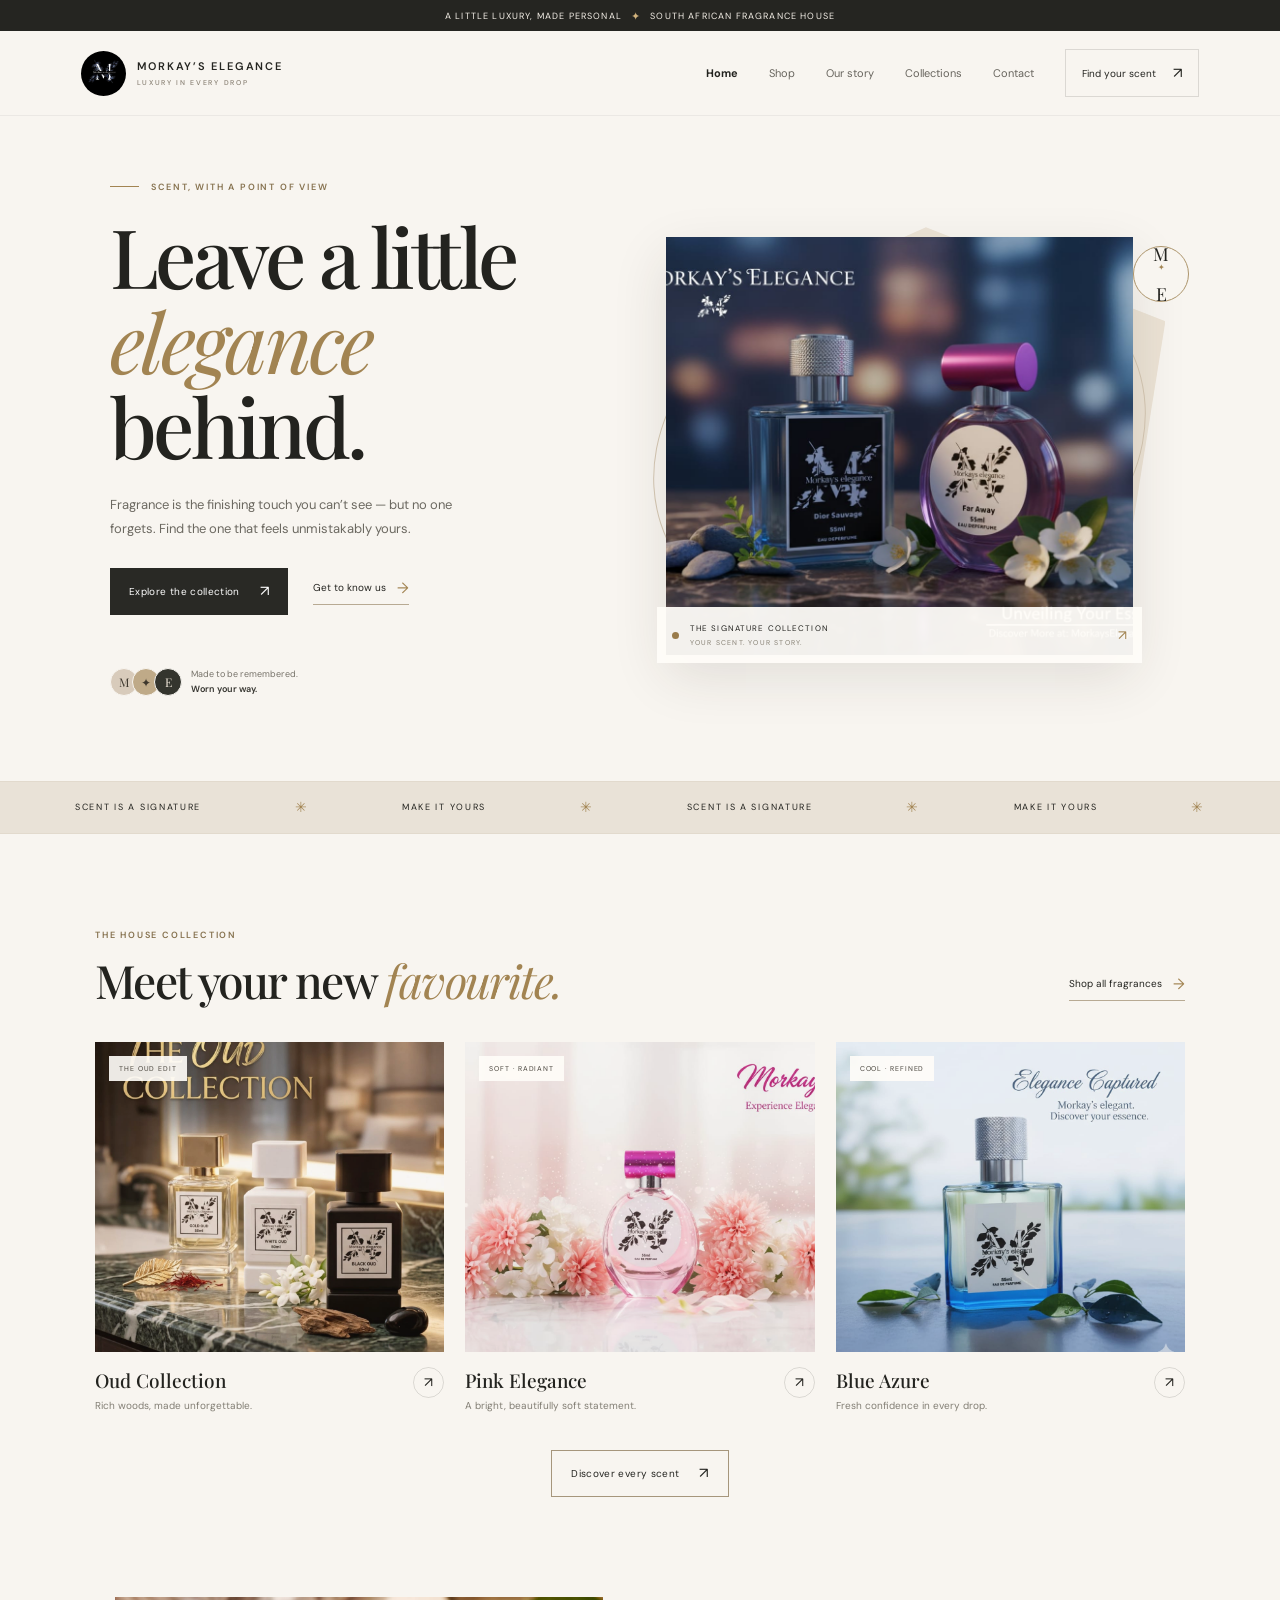
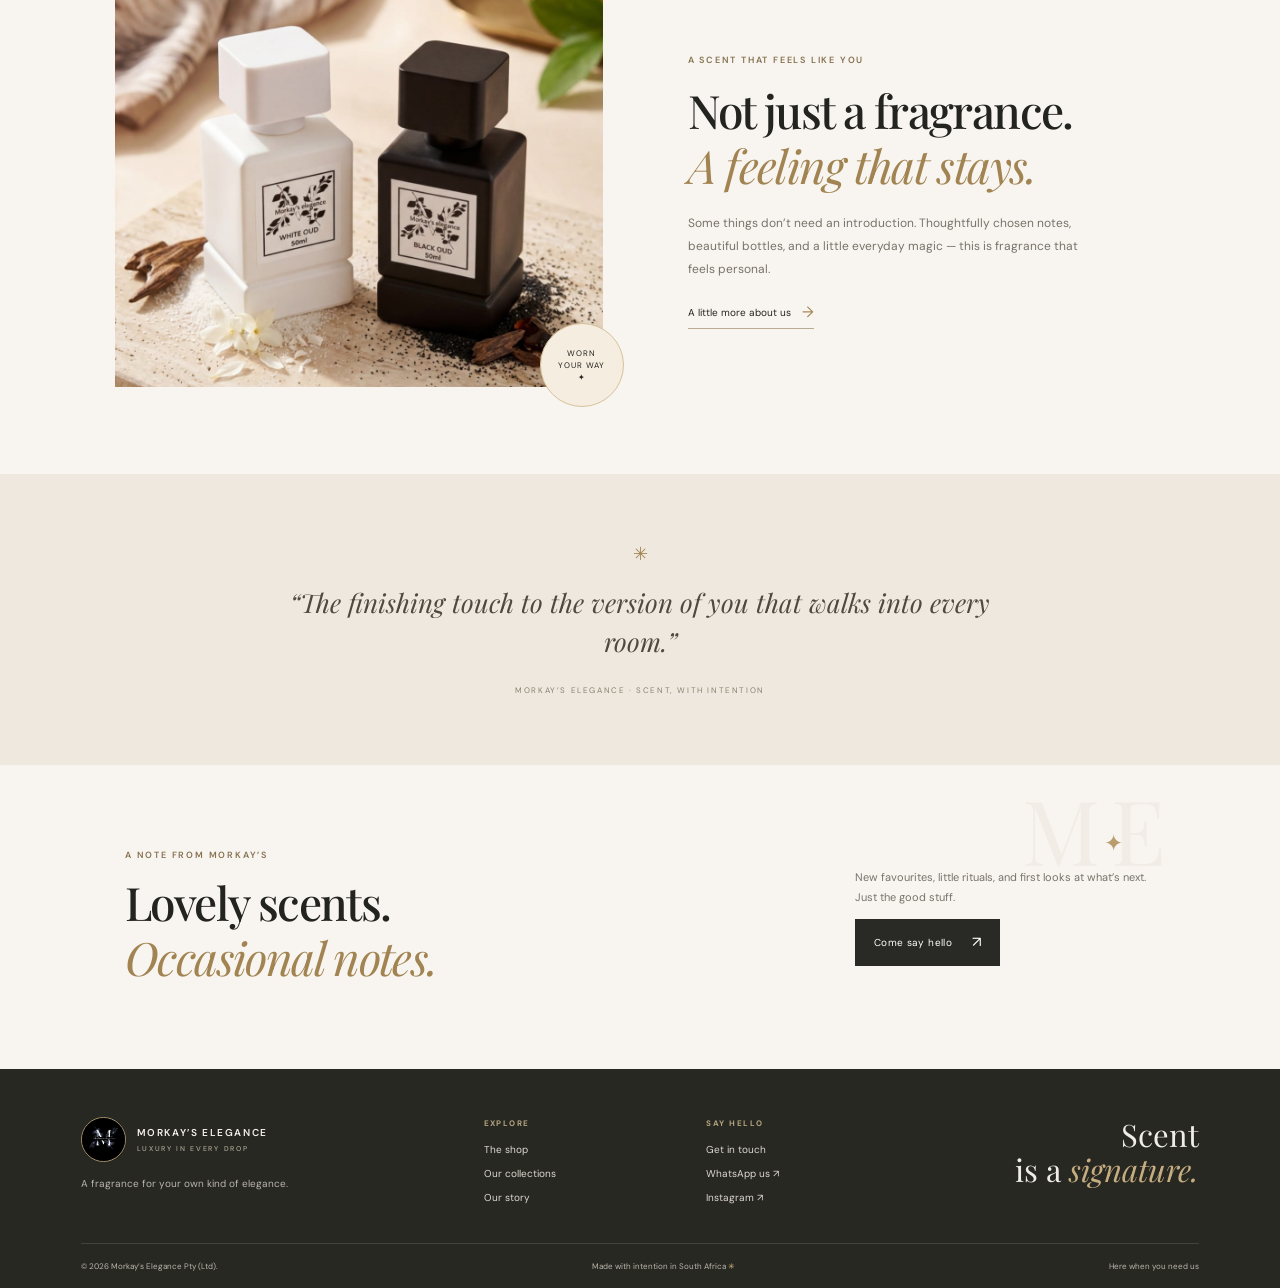
==== commit 9c6610b7: "Refactor HTML structure for improved readability and consistency; update spacing and formatting acro" ====
--- a/index.html
+++ b/index.html
@@ -1,19 +1,50 @@
 <!doctype html>
 <html lang="en">
   <head>
-    <meta charset="utf-8"><meta name="viewport" content="width=device-width, initial-scale=1"><meta name="theme-color" content="#f8f5f0"><meta name="description" content="Discover Morkay's Elegance — considered fragrances for every side of you. Explore the Oud collection and order directly on WhatsApp."><title>Morkay’s Elegance | Luxury in every drop</title><link rel="preconnect" href="https://fonts.googleapis.com"><link rel="preconnect" href="https://fonts.gstatic.com" crossorigin><link href="https://fonts.googleapis.com/css2?family=DM+Sans:wght@400;500;600;700&family=Playfair+Display:wght@400;500;600;700&display=swap" rel="stylesheet"><link rel="stylesheet" href="CSS/styles.css"><script src="JS/script.js" defer></script>
+    <meta charset="utf-8">
+    <meta name="viewport" content="width=device-width, initial-scale=1">
+    <meta name="theme-color" content="#f8f5f0">
+    <meta name="description" content="Discover Morkay's Elegance — considered fragrances for every side of you. Explore the Oud collection and order directly on WhatsApp.">
+    <title>
+      Morkay’s Elegance | Luxury in every drop
+    </title>
+    <link rel="preconnect" href="https://fonts.googleapis.com">
+    <link rel="preconnect" href="https://fonts.gstatic.com" crossorigin>
+    <link href="https://fonts.googleapis.com/css2?family=DM+Sans:wght@400;500;600;700&family=Playfair+Display:wght@400;500;600;700&display=swap" rel="stylesheet">
+    <link rel="stylesheet" href="CSS/styles.css">
+    <script src="JS/script.js" defer>
+    </script>
   </head>
   <body>
     <div class="announcement">
-      A little luxury, made personal <span>✦</span> South African fragrance house
+      A little luxury, made personal <span> ✦ </span> South African fragrance house
     </div>
     <header class="site-header">
-      <a class="brand" href="index.html" aria-label="Morkay's Elegance home"><img src="assets/brand-logo.jpeg" alt="Morkay's Elegance monogram"><span> MORKAY’S ELEGANCE <small> LUXURY IN EVERY DROP </small></span></a>
+      <a class="brand" href="index.html" aria-label="Morkay's Elegance home">
+        <img src="assets/brand-logo.jpeg" alt="Morkay's Elegance monogram"><span> MORKAY’S ELEGANCE <small> LUXURY IN EVERY DROP </small></span>
+      </a>
       <button class="menu-toggle" aria-expanded="false" aria-controls="main-nav" aria-label="Open navigation">
         <span></span><span></span>
       </button>
       <nav id="main-nav" class="nav-links" aria-label="Main navigation">
-        <a class="active" href="index.html"> Home </a><a href="shop.html"> Shop </a><a href="about.html"> Our story </a><a href="products.html"> Collections </a><a href="contact.html"> Contact </a><a class="nav-cta" href="shop.html"> Find your scent <span>↗</span></a>
+        <a class="active" href="index.html">
+          Home
+        </a>
+        <a href="shop.html">
+          Shop
+        </a>
+        <a href="about.html">
+          Our story
+        </a>
+        <a href="products.html">
+          Collections
+        </a>
+        <a href="contact.html">
+          Contact
+        </a>
+        <a class="nav-cta" href="shop.html">
+          Find your scent <span> ↗ </span>
+        </a>
       </nav>
     </header>
     <main>
@@ -29,11 +60,16 @@
             Fragrance is the finishing touch you can’t see — but no one forgets. Find the one that feels unmistakably yours.
           </p>
           <div class="hero-actions">
-            <a class="button button-dark" href="shop.html"> Explore the collection <span>↗</span></a><a class="text-link" href="about.html">Get to know us <span>→</span></a>
+            <a class="button button-dark" href="shop.html">
+              Explore the collection <span> ↗ </span>
+            </a>
+            <a class="text-link" href="about.html">
+              Get to know us <span> → </span>
+            </a>
           </div>
           <div class="hero-foot">
             <div class="avatar-stack">
-              <span>M</span><span>✦</span><span>E</span>
+              <span> M </span><span> ✦ </span><span> E </span>
             </div>
             <p>
               Made to be remembered. <br><strong> Worn your way. </strong>
@@ -56,7 +92,7 @@
       </section>
       <section class="ticker" aria-label="Our philosophy">
         <div class="ticker-track">
-          <span>SCENT IS A SIGNATURE</span><b>✳</b><span>MAKE IT YOURS</span><b>✳</b><span>SCENT IS A SIGNATURE</span><b>✳</b><span>MAKE IT YOURS</span><b>✳</b>
+          <span> SCENT IS A SIGNATURE </span><b> ✳ </b><span> MAKE IT YOURS </span><b> ✳ </b><span> SCENT IS A SIGNATURE </span><b> ✳ </b><span> MAKE IT YOURS </span><b> ✳ </b>
         </div>
       </section>
       <section class="section collection-section">
@@ -66,14 +102,18 @@
               THE HOUSE COLLECTION
             </p>
             <h2>
-              Meet your new <em>favourite.</em>
+              Meet your new <em> favourite. </em>
             </h2>
           </div>
-          <a class="text-link" href="shop.html">Shop all fragrances <span>→</span></a>
+          <a class="text-link" href="shop.html">
+            Shop all fragrances <span> → </span>
+          </a>
         </div>
         <div class="product-grid">
           <article class="product-card">
-            <a class="product-image img-cream" href="shop.html"><img src="assets/oud-collection.jpeg" alt="The warm golden Morkay's Elegance oud collection" loading="lazy"><span class="product-tag">THE OUD EDIT</span></a>
+            <a class="product-image img-cream" href="shop.html">
+              <img src="assets/oud-collection.jpeg" alt="The warm golden Morkay's Elegance oud collection" loading="lazy"><span class="product-tag"> THE OUD EDIT </span>
+            </a>
             <div class="product-info">
               <div>
                 <h3>
@@ -83,11 +123,15 @@
                   Rich woods, made unforgettable.
                 </p>
               </div>
-              <a class="product-arrow" href="shop.html" aria-label="Explore Oud Collection">↗</a>
+              <a class="product-arrow" href="shop.html" aria-label="Explore Oud Collection">
+                ↗
+              </a>
             </div>
           </article>
           <article class="product-card">
-            <a class="product-image img-lilac" href="products.html"><img src="assets/floral-elegance.jpeg" alt="Soft pink Morkay's Elegance floral fragrance" loading="lazy"><span class="product-tag">SOFT · RADIANT</span></a>
+            <a class="product-image img-lilac" href="products.html">
+              <img src="assets/floral-elegance.jpeg" alt="Soft pink Morkay's Elegance floral fragrance" loading="lazy"><span class="product-tag"> SOFT · RADIANT </span>
+            </a>
             <div class="product-info">
               <div>
                 <h3>
@@ -97,11 +141,15 @@
                   A bright, beautifully soft statement.
                 </p>
               </div>
-              <a class="product-arrow" href="products.html" aria-label="Explore Pink Elegance">↗</a>
+              <a class="product-arrow" href="products.html" aria-label="Explore Pink Elegance">
+                ↗
+              </a>
             </div>
           </article>
           <article class="product-card">
-            <a class="product-image img-blue" href="products.html"><img src="assets/blue-azure.jpeg" alt="Morkay's Elegance Blue Azure fragrance" loading="lazy"><span class="product-tag">COOL · REFINED</span></a>
+            <a class="product-image img-blue" href="products.html">
+              <img src="assets/blue-azure.jpeg" alt="Morkay's Elegance Blue Azure fragrance" loading="lazy"><span class="product-tag"> COOL · REFINED </span>
+            </a>
             <div class="product-info">
               <div>
                 <h3>
@@ -111,19 +159,23 @@
                   Fresh confidence in every drop.
                 </p>
               </div>
-              <a class="product-arrow" href="products.html" aria-label="Explore Blue Azure">↗</a>
+              <a class="product-arrow" href="products.html" aria-label="Explore Blue Azure">
+                ↗
+              </a>
             </div>
           </article>
         </div>
         <div class="center-cta">
-          <a class="button button-outline" href="shop.html">Discover every scent <span>↗</span></a>
+          <a class="button button-outline" href="shop.html">
+            Discover every scent <span> ↗ </span>
+          </a>
         </div>
       </section>
       <section class="brand-note">
         <div class="brand-note-image">
           <img src="assets/elegance-collection.jpeg" alt="Morkay's Elegance perfume on a soft, sunlit table" loading="lazy">
           <div class="note-roundel">
-            WORN<br>YOUR WAY<br>✦
+            WORN <br> YOUR WAY <br> ✦
           </div>
         </div>
         <div class="brand-note-copy">
@@ -131,20 +183,22 @@
             A SCENT THAT FEELS LIKE YOU
           </p>
           <h2>
-            Not just a fragrance.<br><em>A feeling that stays.</em>
+            Not just a fragrance. <br><em> A feeling that stays. </em>
           </h2>
           <p>
             Some things don’t need an introduction. Thoughtfully chosen notes, beautiful bottles, and a little everyday magic — this is fragrance that feels personal.
           </p>
-          <a class="text-link" href="about.html">A little more about us <span>→</span></a>
+          <a class="text-link" href="about.html">
+            A little more about us <span> → </span>
+          </a>
         </div>
       </section>
       <section class="quote-section">
-        <span class="quote-spark">✳</span>
+        <span class="quote-spark"> ✳ </span>
         <p>
           “The finishing touch to the version of you that walks into every room.”
         </p>
-        <span class="quote-credit">MORKAY’S ELEGANCE · SCENT, WITH INTENTION</span>
+        <span class="quote-credit"> MORKAY’S ELEGANCE · SCENT, WITH INTENTION </span>
       </section>
       <section class="newsletter">
         <div>
@@ -152,22 +206,26 @@
             A NOTE FROM MORKAY’S
           </p>
           <h2>
-            Lovely scents.<br><em>Occasional notes.</em>
+            Lovely scents. <br><em> Occasional notes. </em>
           </h2>
         </div>
         <div class="newsletter-right">
           <p>
             New favourites, little rituals, and first looks at what’s next. Just the good stuff.
           </p>
-          <a class="button button-dark" href="contact.html">Come say hello <span>↗</span></a>
-        </div>
-        <span class="newsletter-mark">M<span>✦</span>E</span>
+          <a class="button button-dark" href="contact.html">
+            Come say hello <span> ↗ </span>
+          </a>
+        </div>
+        <span class="newsletter-mark"> M <span> ✦ </span> E </span>
       </section>
     </main>
     <footer class="site-footer">
       <div class="footer-main">
         <div class="footer-brand">
-          <a class="brand brand-footer" href="index.html"><img src="assets/brand-logo.jpeg" alt=""><span>MORKAY’S ELEGANCE<small>LUXURY IN EVERY DROP</small></span></a>
+          <a class="brand brand-footer" href="index.html">
+            <img src="assets/brand-logo.jpeg" alt=""><span> MORKAY’S ELEGANCE <small> LUXURY IN EVERY DROP </small></span>
+          </a>
           <p>
             A fragrance for your own kind of elegance.
           </p>
@@ -176,20 +234,39 @@
           <h3>
             EXPLORE
           </h3>
-          <a href="shop.html">The shop</a><a href="products.html">Our collections</a><a href="about.html">Our story</a>
+          <a href="shop.html">
+            The shop
+          </a>
+          <a href="products.html">
+            Our collections
+          </a>
+          <a href="about.html">
+            Our story
+          </a>
         </div>
         <div class="footer-links">
           <h3>
             SAY HELLO
           </h3>
-          <a href="contact.html">Get in touch</a><a href="https://wa.me/27637081621" target="_blank" rel="noopener">WhatsApp us ↗</a><a href="https://instagram.com/morkay_elegance.20" target="_blank" rel="noopener">Instagram ↗</a>
+          <a href="contact.html">
+            Get in touch
+          </a>
+          <a href="https://wa.me/27637081621" target="_blank" rel="noopener">
+            WhatsApp us ↗
+          </a>
+          <a href="https://instagram.com/morkay_elegance.20" target="_blank" rel="noopener">
+            Instagram ↗
+          </a>
         </div>
         <div class="footer-signoff">
-          Scent<br>is a <em>signature.</em>
+          Scent <br> is a <em> signature. </em>
         </div>
       </div>
       <div class="footer-bottom">
-        <span>© <span data-year>2026</span> Morkay’s Elegance Pty (Ltd).</span><span>Made with intention in South Africa <span class="footer-spark">✳</span></span><a href="contact.html">Here when you need us</a>
+        <span> © <span data-year> 2026 </span> Morkay’s Elegance Pty (Ltd). </span><span> Made with intention in South Africa <span class="footer-spark"> ✳ </span></span>
+        <a href="contact.html">
+          Here when you need us
+        </a>
       </div>
     </footer>
   </body>
--- a/CSS/styles.css
+++ b/CSS/styles.css
@@ -1,1509 +1,1509 @@
 :root {
-  --ink:#23231f;
-  --ink-soft:#5c5b53;
-  --cream:#f8f5f0;
-  --cream-dark:#f0eae1;
-  --paper:#fffdfa;
-  --gold:#a28452;
-  --gold-soft:#c5ae86;
-  --line:rgba(45,43,37,.14);
-  --display:'Playfair Display',Georgia,serif;
-  --sans:'DM Sans',Arial,sans-serif;
-  --page:1200px
+  --ink: #23231f;
+  --ink-soft: #5c5b53;
+  --cream: #f8f5f0;
+  --cream-dark: #f0eae1;
+  --paper: #fffdfa;
+  --gold: #a28452;
+  --gold-soft: #c5ae86;
+  --line: rgba(45,43,37,.14);
+  --display: 'Playfair Display',Georgia,serif;
+  --sans: 'DM Sans',Arial,sans-serif;
+  --page: 1200px
 }
 * {
-  box-sizing:border-box
+  box-sizing: border-box
 }
 html {
-  scroll-behavior:smooth
+  scroll-behavior: smooth
 }
 body {
-  margin:0;
-  background:var(--cream);
-  color:var(--ink);
-  font-family:var(--sans);
-  font-size:14px;
-  -webkit-font-smoothing:antialiased
+  margin: 0;
+  background: var(--cream);
+  color: var(--ink);
+  font-family: var(--sans);
+  font-size: 14px;
+  -webkit-font-smoothing: antialiased
 }
 a {
-  color:inherit;
-  text-decoration:none
+  color: inherit;
+  text-decoration: none
 }
 img {
-  display:block;
-  max-width:100%
+  display: block;
+  max-width: 100%
 }
 button {
-  font:inherit
+  font: inherit
 }
 .announcement {
-  height:31px;
-  display:flex;
-  align-items:center;
-  justify-content:center;
-  gap:9px;
-  background:#252521;
-  color:#f5f0e8;
-  font-size:9px;
-  letter-spacing:.13em;
-  text-transform:uppercase
+  height: 31px;
+  display: flex;
+  align-items: center;
+  justify-content: center;
+  gap: 9px;
+  background: #252521;
+  color: #f5f0e8;
+  font-size: 9px;
+  letter-spacing: .13em;
+  text-transform: uppercase
 }
 .announcement span {
-  color:#d1b27c;
-  font-size:11px
+  color: #d1b27c;
+  font-size: 11px
 }
 .site-header {
-  height:85px;
-  padding:0 6.3%;
-  display:flex;
-  align-items:center;
-  justify-content:space-between;
-  background:rgba(248,245,240,.96);
-  position:sticky;
-  top:0;
-  z-index:20;
-  border-bottom:1px solid rgba(41,39,34,.06);
-  backdrop-filter:blur(12px)
+  height: 85px;
+  padding: 0 6.3%;
+  display: flex;
+  align-items: center;
+  justify-content: space-between;
+  background: rgba(248,245,240,.96);
+  position: sticky;
+  top: 0;
+  z-index: 20;
+  border-bottom: 1px solid rgba(41,39,34,.06);
+  backdrop-filter: blur(12px)
 }
 .brand {
-  display:flex;
-  gap:11px;
-  align-items:center;
-  color:#252521;
-  letter-spacing:.16em;
-  font-size:11px;
-  font-weight:600
+  display: flex;
+  gap: 11px;
+  align-items: center;
+  color: #252521;
+  letter-spacing: .16em;
+  font-size: 11px;
+  font-weight: 600
 }
 .brand img {
-  width:45px;
-  height:45px;
-  border-radius:50%;
-  object-fit:cover
+  width: 45px;
+  height: 45px;
+  border-radius: 50%;
+  object-fit: cover
 }
 .brand small {
-  display:block;
-  margin-top:5px;
-  font-size:7px;
-  font-weight:500;
-  letter-spacing:.24em;
-  color:#898174
+  display: block;
+  margin-top: 5px;
+  font-size: 7px;
+  font-weight: 500;
+  letter-spacing: .24em;
+  color: #898174
 }
 .nav-links {
-  height:100%;
-  display:flex;
-  align-items:center;
-  gap:31px
+  height: 100%;
+  display: flex;
+  align-items: center;
+  gap: 31px
 }
 .nav-links>a:not(.nav-cta) {
-  font-size:11px;
-  color:#68655e;
-  transition:color .2s
+  font-size: 11px;
+  color: #68655e;
+  transition: color .2s
 }
 .nav-links>a.active,.nav-links>a:hover {
-  color:var(--ink)
+  color: var(--ink)
 }
 .nav-links>a.active {
-  font-weight:700
+  font-weight: 700
 }
 .nav-cta {
-  display:inline-flex;
-  align-items:center;
-  gap:17px;
-  padding:13px 16px;
-  border:1px solid var(--line);
-  font-size:10px;
-  transition:background .2s,color .2s
+  display: inline-flex;
+  align-items: center;
+  gap: 17px;
+  padding: 13px 16px;
+  border: 1px solid var(--line);
+  font-size: 10px;
+  transition: background .2s,color .2s
 }
 .nav-cta:hover {
-  background:var(--ink);
-  color:white
+  background: var(--ink);
+  color: white
 }
 .nav-cta span,.button span {
-  font-size:15px
+  font-size: 15px
 }
 .menu-toggle {
-  display:none
+  display: none
 }
 .hero {
-  min-height:630px;
-  max-width:var(--page);
-  padding:65px 45px 70px;
-  margin:auto;
-  display:grid;
-  grid-template-columns:.91fr 1.09fr;
-  align-items:center;
-  gap:25px
+  min-height: 630px;
+  max-width: var(--page);
+  padding: 65px 45px 70px;
+  margin: auto;
+  display: grid;
+  grid-template-columns: .91fr 1.09fr;
+  align-items: center;
+  gap: 25px
 }
 .hero-copy {
-  padding:0 0 13px 25px
+  padding: 0 0 13px 25px
 }
 .eyebrow {
-  margin:0 0 20px;
-  font-size:9px;
-  letter-spacing:.2em;
-  color:#86724f;
-  font-weight:600
+  margin: 0 0 20px;
+  font-size: 9px;
+  letter-spacing: .2em;
+  color: #86724f;
+  font-weight: 600
 }
 .eyebrow-line {
-  display:inline-block;
-  width:29px;
-  margin:0 8px 3px 0;
-  border-top:1px solid var(--gold)
+  display: inline-block;
+  width: 29px;
+  margin: 0 8px 3px 0;
+  border-top: 1px solid var(--gold)
 }
 h1,h2,h3,p {
-  margin-top:0
+  margin-top: 0
 }
 .hero h1,.page-hero h1,.contact-copy h1 {
-  margin:0;
-  font:500 clamp(54px,6.4vw,83px)/1.04 var(--display);
-  letter-spacing:-.045em
+  margin: 0;
+  font: 500 clamp(54px,6.4vw,83px)/1.04 var(--display);
+  letter-spacing: -.045em
 }
 .hero h1 em,.page-hero h1 em,.contact-copy h1 em,.section-heading h2 em,.brand-note-copy h2 em,.order-strip h2 em,.story-copy h2 em,.story-cta h2 em,.newsletter h2 em {
-  color:var(--gold);
-  font-weight:400
+  color: var(--gold);
+  font-weight: 400
 }
 .hero-description {
-  max-width:375px;
-  margin:24px 0 26px;
-  color:#6c6961;
-  font-size:13px;
-  line-height:1.9
+  max-width: 375px;
+  margin: 24px 0 26px;
+  color: #6c6961;
+  font-size: 13px;
+  line-height: 1.9
 }
 .hero-actions {
-  display:flex;
-  align-items:center;
-  gap:25px;
-  flex-wrap:wrap
+  display: flex;
+  align-items: center;
+  gap: 25px;
+  flex-wrap: wrap
 }
 .button {
-  display:inline-flex;
-  align-items:center;
-  justify-content:center;
-  gap:20px;
-  min-height:47px;
-  padding:0 19px;
-  font-size:10px;
-  letter-spacing:.035em;
-  transition:background .2s,color .2s,transform .2s
+  display: inline-flex;
+  align-items: center;
+  justify-content: center;
+  gap: 20px;
+  min-height: 47px;
+  padding: 0 19px;
+  font-size: 10px;
+  letter-spacing: .035em;
+  transition: background .2s,color .2s,transform .2s
 }
 .button:hover {
-  transform:translateY(-2px)
+  transform: translateY(-2px)
 }
 .button-dark {
-  background:#292925;
-  color:white
+  background: #292925;
+  color: white
 }
 .button-dark:hover {
-  background:#464237
+  background: #464237
 }
 .text-link {
-  display:inline-flex;
-  align-items:center;
-  gap:11px;
-  font-size:10px;
-  border-bottom:1px solid #b8aa93;
-  padding:0 0 6px
+  display: inline-flex;
+  align-items: center;
+  gap: 11px;
+  font-size: 10px;
+  border-bottom: 1px solid #b8aa93;
+  padding: 0 0 6px
 }
 .text-link span {
-  font-size:15px;
-  color:var(--gold)
+  font-size: 15px;
+  color: var(--gold)
 }
 .hero-foot {
-  display:flex;
-  align-items:center;
-  gap:11px;
-  margin-top:52px
+  display: flex;
+  align-items: center;
+  gap: 11px;
+  margin-top: 52px
 }
 .avatar-stack {
-  display:flex
+  display: flex
 }
 .avatar-stack span {
-  width:28px;
-  height:28px;
-  border-radius:50%;
-  border:1px solid var(--cream);
-  display:grid;
-  place-items:center;
-  margin-right:-6px;
-  background:#d8cbbb;
-  color:#3d372d;
-  font:12px var(--display)
+  width: 28px;
+  height: 28px;
+  border-radius: 50%;
+  border: 1px solid var(--cream);
+  display: grid;
+  place-items: center;
+  margin-right: -6px;
+  background: #d8cbbb;
+  color: #3d372d;
+  font: 12px var(--display)
 }
 .avatar-stack span:nth-child(2) {
-  background:#bfaa88
+  background: #bfaa88
 }
 .avatar-stack span:nth-child(3) {
-  background:#34352e;
-  color:#f2e9dc
+  background: #34352e;
+  color: #f2e9dc
 }
 .hero-foot p {
-  margin:0 0 0 4px;
-  color:#77736a;
-  font-size:9px;
-  line-height:1.7
+  margin: 0 0 0 4px;
+  color: #77736a;
+  font-size: 9px;
+  line-height: 1.7
 }
 .hero-foot strong {
-  color:#35342f;
-  font-weight:600
+  color: #35342f;
+  font-weight: 600
 }
 .hero-visual {
-  min-height:475px;
-  position:relative;
-  display:flex;
-  align-items:center;
-  justify-content:center
+  min-height: 475px;
+  position: relative;
+  display: flex;
+  align-items: center;
+  justify-content: center
 }
 .hero-visual:before {
-  content:'';
-  position:absolute;
-  inset:4% 5% 6% 14%;
-  background:#ece3d5;
-  clip-path:polygon(50% 0,100% 22%,92% 78%,52% 100%,6% 80%,0 25%)
+  content: '';
+  position: absolute;
+  inset: 4% 5% 6% 14%;
+  background: #ece3d5;
+  clip-path: polygon(50% 0,100% 22%,92% 78%,52% 100%,6% 80%,0 25%)
 }
 .hero-orbit {
-  position:absolute;
-  width:85%;
-  height:80%;
-  border:1px solid #d4c7b2;
-  border-radius:50%;
-  transform:rotate(-18deg)
+  position: absolute;
+  width: 85%;
+  height: 80%;
+  border: 1px solid #d4c7b2;
+  border-radius: 50%;
+  transform: rotate(-18deg)
 }
 .hero-photo {
-  position:relative;
-  width:79%;
-  height:418px;
-  object-fit:cover;
-  object-position:center 43%;
-  box-shadow:0 20px 52px rgba(52,44,32,.12)
+  position: relative;
+  width: 79%;
+  height: 418px;
+  object-fit: cover;
+  object-position: center 43%;
+  box-shadow: 0 20px 52px rgba(52,44,32,.12)
 }
 .hero-caption {
-  position:absolute;
-  bottom:20px;
-  left:9%;
-  right:9%;
-  height:56px;
-  background:rgba(255,253,249,.94);
-  display:flex;
-  align-items:center;
-  gap:11px;
-  padding:0 15px
+  position: absolute;
+  bottom: 20px;
+  left: 9%;
+  right: 9%;
+  height: 56px;
+  background: rgba(255,253,249,.94);
+  display: flex;
+  align-items: center;
+  gap: 11px;
+  padding: 0 15px
 }
 .hero-caption>span:nth-child(2) {
-  font-size:8px;
-  letter-spacing:.14em
+  font-size: 8px;
+  letter-spacing: .14em
 }
 .hero-caption small {
-  display:block;
-  margin-top:5px;
-  color:#878174;
-  font-size:7px;
-  letter-spacing:.17em
+  display: block;
+  margin-top: 5px;
+  color: #878174;
+  font-size: 7px;
+  letter-spacing: .17em
 }
 .caption-dot {
-  width:7px;
-  height:7px;
-  background:#997b4b;
-  border-radius:50%
+  width: 7px;
+  height: 7px;
+  background: #997b4b;
+  border-radius: 50%
 }
 .caption-arrow {
-  margin-left:auto;
-  color:var(--gold)
+  margin-left: auto;
+  color: var(--gold)
 }
 .hero-stamp {
-  position:absolute;
-  right:1%;
-  top:8%;
-  display:grid;
-  place-items:center;
-  width:56px;
-  height:56px;
-  border:1px solid #ad956c;
-  border-radius:50%;
-  background:var(--cream);
-  font:18px var(--display);
-  line-height:.8;
-  text-align:center
+  position: absolute;
+  right: 1%;
+  top: 8%;
+  display: grid;
+  place-items: center;
+  width: 56px;
+  height: 56px;
+  border: 1px solid #ad956c;
+  border-radius: 50%;
+  background: var(--cream);
+  font: 18px var(--display);
+  line-height: .8;
+  text-align: center
 }
 .hero-stamp small {
-  font:8px var(--sans);
-  color:var(--gold)
+  font: 8px var(--sans);
+  color: var(--gold)
 }
 .ticker {
-  overflow:hidden;
-  background:#e9e2d7;
-  border-block:1px solid #e2dacd
+  overflow: hidden;
+  background: #e9e2d7;
+  border-block: 1px solid #e2dacd
 }
 .ticker-track {
-  max-width:var(--page);
-  min-height:51px;
-  padding:0 35px;
-  margin:auto;
-  display:flex;
-  align-items:center;
-  justify-content:space-between;
-  gap:16px;
-  white-space:nowrap;
-  font-size:9px;
-  letter-spacing:.19em
+  max-width: var(--page);
+  min-height: 51px;
+  padding: 0 35px;
+  margin: auto;
+  display: flex;
+  align-items: center;
+  justify-content: space-between;
+  gap: 16px;
+  white-space: nowrap;
+  font-size: 9px;
+  letter-spacing: .19em
 }
 .ticker-track b {
-  color:var(--gold);
-  font-size:14px;
-  font-weight:400
+  color: var(--gold);
+  font-size: 14px;
+  font-weight: 400
 }
 .section {
-  max-width:var(--page);
-  margin:auto;
-  padding:95px 55px
+  max-width: var(--page);
+  margin: auto;
+  padding: 95px 55px
 }
 .section-heading {
-  display:flex;
-  align-items:flex-end;
-  justify-content:space-between;
-  gap:15px;
-  margin-bottom:34px
+  display: flex;
+  align-items: flex-end;
+  justify-content: space-between;
+  gap: 15px;
+  margin-bottom: 34px
 }
 .section-heading .eyebrow {
-  margin-bottom:12px
+  margin-bottom: 12px
 }
 .section-heading h2,.brand-note-copy h2,.story-copy h2,.order-strip h2,.newsletter h2,.story-cta h2 {
-  margin:0;
-  font:500 clamp(32px,4vw,46px)/1.2 var(--display);
-  letter-spacing:-.035em
+  margin: 0;
+  font: 500 clamp(32px,4vw,46px)/1.2 var(--display);
+  letter-spacing: -.035em
 }
 .section-heading>.text-link {
-  margin-bottom:7px
+  margin-bottom: 7px
 }
 .product-grid {
-  display:grid;
-  grid-template-columns:repeat(3,1fr);
-  gap:21px
+  display: grid;
+  grid-template-columns: repeat(3,1fr);
+  gap: 21px
 }
 .product-card {
-  min-width:0
+  min-width: 0
 }
 .product-image {
-  position:relative;
-  height:310px;
-  display:block;
-  overflow:hidden
+  position: relative;
+  height: 310px;
+  display: block;
+  overflow: hidden
 }
 .product-image:before {
-  content:'';
-  position:absolute;
-  inset:0;
-  background:rgba(176,153,122,.07);
-  z-index:1;
-  pointer-events:none
+  content: '';
+  position: absolute;
+  inset: 0;
+  background: rgba(176,153,122,.07);
+  z-index: 1;
+  pointer-events: none
 }
 .product-image img,.shop-image img,.collection-feature img {
-  width:100%;
-  height:100%;
-  object-fit:cover;
-  transition:transform .55s
+  width: 100%;
+  height: 100%;
+  object-fit: cover;
+  transition: transform .55s
 }
 .product-image:hover img,.shop-image:hover img,.collection-feature>a:hover img {
-  transform:scale(1.045)
+  transform: scale(1.045)
 }
 .img-cream {
-  background:#eae5dc
+  background: #eae5dc
 }
 .img-lilac {
-  background:#f2e7e8
+  background: #f2e7e8
 }
 .img-blue {
-  background:#dfe9eb
+  background: #dfe9eb
 }
 .product-tag {
-  position:absolute;
-  top:14px;
-  left:14px;
-  padding:8px 10px;
-  background:rgba(255,253,249,.91);
-  font-size:7px;
-  letter-spacing:.13em;
-  z-index:2;
-  color:#49453d
+  position: absolute;
+  top: 14px;
+  left: 14px;
+  padding: 8px 10px;
+  background: rgba(255,253,249,.91);
+  font-size: 7px;
+  letter-spacing: .13em;
+  z-index: 2;
+  color: #49453d
 }
 .product-info {
-  display:flex;
-  align-items:flex-start;
-  justify-content:space-between;
-  padding-top:15px
+  display: flex;
+  align-items: flex-start;
+  justify-content: space-between;
+  padding-top: 15px
 }
 .product-info h3,.shop-card-info h3 {
-  margin:0 0 6px;
-  font:500 19px var(--display)
+  margin: 0 0 6px;
+  font: 500 19px var(--display)
 }
 .product-info p,.shop-card-info p {
-  margin:0;
-  font-size:10px;
-  color:#827e74
+  margin: 0;
+  font-size: 10px;
+  color: #827e74
 }
 .product-arrow {
-  width:31px;
-  height:31px;
-  border:1px solid var(--line);
-  border-radius:50%;
-  display:grid;
-  place-items:center;
-  font-size:14px
+  width: 31px;
+  height: 31px;
+  border: 1px solid var(--line);
+  border-radius: 50%;
+  display: grid;
+  place-items: center;
+  font-size: 14px
 }
 .center-cta {
-  text-align:center;
-  margin-top:38px
+  text-align: center;
+  margin-top: 38px
 }
 .button-outline {
-  border:1px solid #a6967c;
-  background:transparent;
-  color:var(--ink)
+  border: 1px solid #a6967c;
+  background: transparent;
+  color: var(--ink)
 }
 .button-outline:hover {
-  background:var(--ink);
-  color:white
+  background: var(--ink);
+  color: white
 }
 .brand-note {
-  max-width:1110px;
-  margin:0 auto 82px;
-  min-height:400px;
-  padding:0 30px;
-  display:grid;
-  grid-template-columns:1fr 1fr;
-  align-items:center;
-  gap:75px
+  max-width: 1110px;
+  margin: 0 auto 82px;
+  min-height: 400px;
+  padding: 0 30px;
+  display: grid;
+  grid-template-columns: 1fr 1fr;
+  align-items: center;
+  gap: 75px
 }
 .brand-note-image {
-  height:390px;
-  position:relative
+  height: 390px;
+  position: relative
 }
 .brand-note-image img {
-  width:100%;
-  height:100%;
-  object-fit:cover
+  width: 100%;
+  height: 100%;
+  object-fit: cover
 }
 .note-roundel {
-  position:absolute;
-  right:-21px;
-  bottom:-20px;
-  width:84px;
-  height:84px;
-  border-radius:50%;
-  background:#f5eddf;
-  border:1px solid #d6c29c;
-  display:grid;
-  place-content:center;
-  text-align:center;
-  font-size:8px;
-  line-height:1.5;
-  letter-spacing:.12em
+  position: absolute;
+  right: -21px;
+  bottom: -20px;
+  width: 84px;
+  height: 84px;
+  border-radius: 50%;
+  background: #f5eddf;
+  border: 1px solid #d6c29c;
+  display: grid;
+  place-content: center;
+  text-align: center;
+  font-size: 8px;
+  line-height: 1.5;
+  letter-spacing: .12em
 }
 .brand-note-copy {
-  max-width:410px;
-  padding:10px
+  max-width: 410px;
+  padding: 10px
 }
 .brand-note-copy .eyebrow {
-  margin-bottom:17px
+  margin-bottom: 17px
 }
 .brand-note-copy h2 {
-  margin-bottom:19px
+  margin-bottom: 19px
 }
 .brand-note-copy>p:not(.eyebrow) {
-  font-size:12px;
-  line-height:1.9;
-  color:#77736a;
-  margin-bottom:21px
+  font-size: 12px;
+  line-height: 1.9;
+  color: #77736a;
+  margin-bottom: 21px
 }
 .quote-section {
-  padding:68px 20px;
-  background:#eee8df;
-  text-align:center
+  padding: 68px 20px;
+  background: #eee8df;
+  text-align: center
 }
 .quote-spark {
-  display:block;
-  color:var(--gold);
-  font-size:18px;
-  margin-bottom:17px
+  display: block;
+  color: var(--gold);
+  font-size: 18px;
+  margin-bottom: 17px
 }
 .quote-section>p {
-  max-width:730px;
-  margin:0 auto 18px;
-  font:italic 26px/1.5 var(--display);
-  color:#514941
+  max-width: 730px;
+  margin: 0 auto 18px;
+  font: italic 26px/1.5 var(--display);
+  color: #514941
 }
 .quote-credit {
-  font-size:8px;
-  letter-spacing:.2em;
-  color:#8b816e
+  font-size: 8px;
+  letter-spacing: .2em;
+  color: #8b816e
 }
 .newsletter {
-  max-width:1100px;
-  margin:0 auto;
-  padding:84px 35px;
-  display:flex;
-  align-items:center;
-  justify-content:space-between;
-  position:relative;
-  overflow:hidden
+  max-width: 1100px;
+  margin: 0 auto;
+  padding: 84px 35px;
+  display: flex;
+  align-items: center;
+  justify-content: space-between;
+  position: relative;
+  overflow: hidden
 }
 .newsletter .eyebrow {
-  margin-bottom:14px
+  margin-bottom: 14px
 }
 .newsletter-right {
-  width:300px;
-  position:relative;
-  z-index:1
+  width: 300px;
+  position: relative;
+  z-index: 1
 }
 .newsletter-right p {
-  font-size:11px;
-  color:#77736a;
-  line-height:1.8
+  font-size: 11px;
+  color: #77736a;
+  line-height: 1.8
 }
 .newsletter-mark {
-  position:absolute;
-  right:3%;
-  top:4px;
-  font:90px var(--display);
-  color:rgba(166,143,107,.08);
-  letter-spacing:-.1em
+  position: absolute;
+  right: 3%;
+  top: 4px;
+  font: 90px var(--display);
+  color: rgba(166,143,107,.08);
+  letter-spacing: -.1em
 }
 .newsletter-mark span {
-  font:23px var(--sans);
-  color:#b99d6d;
-  vertical-align:middle
+  font: 23px var(--sans);
+  color: #b99d6d;
+  vertical-align: middle
 }
 .site-footer {
-  background:#282823;
-  color:#efede6;
-  padding:48px 6.3% 0
+  background: #282823;
+  color: #efede6;
+  padding: 48px 6.3% 0
 }
 .footer-main {
-  max-width:var(--page);
-  margin:auto;
-  display:grid;
-  grid-template-columns:1.45fr .75fr .9fr .9fr;
-  gap:30px;
-  padding-bottom:39px
+  max-width: var(--page);
+  margin: auto;
+  display: grid;
+  grid-template-columns: 1.45fr .75fr .9fr .9fr;
+  gap: 30px;
+  padding-bottom: 39px
 }
 .brand-footer {
-  color:#f3f0e9;
-  font-size:10px
+  color: #f3f0e9;
+  font-size: 10px
 }
 .brand-footer img {
-  border:1px solid #a48f69
+  border: 1px solid #a48f69
 }
 .brand-footer small {
-  color:#aba595
+  color: #aba595
 }
 .footer-brand>p {
-  margin:15px 0 0;
-  color:#b8b5ab;
-  font-size:10px
+  margin: 15px 0 0;
+  color: #b8b5ab;
+  font-size: 10px
 }
 .footer-links {
-  display:flex;
-  flex-direction:column;
-  align-items:flex-start;
-  gap:11px
+  display: flex;
+  flex-direction: column;
+  align-items: flex-start;
+  gap: 11px
 }
 .footer-links h3 {
-  margin:1px 0 4px;
-  font-size:8px;
-  letter-spacing:.18em;
-  color:#b4a47f
+  margin: 1px 0 4px;
+  font-size: 8px;
+  letter-spacing: .18em;
+  color: #b4a47f
 }
 .footer-links>a {
-  font-size:10px;
-  color:#ddd9d0
+  font-size: 10px;
+  color: #ddd9d0
 }
 .footer-signoff {
-  justify-self:end;
-  text-align:right;
-  font:31px/1.13 var(--display);
-  color:#efede6
+  justify-self: end;
+  text-align: right;
+  font: 31px/1.13 var(--display);
+  color: #efede6
 }
 .footer-signoff em {
-  color:#c6ad80
+  color: #c6ad80
 }
 .footer-bottom {
-  max-width:var(--page);
-  margin:auto;
-  border-top:1px solid rgba(255,255,255,.12);
-  padding:17px 0;
-  display:flex;
-  justify-content:space-between;
-  gap:10px;
-  color:#bbb7ac;
-  font-size:8px
+  max-width: var(--page);
+  margin: auto;
+  border-top: 1px solid rgba(255,255,255,.12);
+  padding: 17px 0;
+  display: flex;
+  justify-content: space-between;
+  gap: 10px;
+  color: #bbb7ac;
+  font-size: 8px
 }
 .footer-spark {
-  color:#d4b77e
+  color: #d4b77e
 }
 /* Inner-page headings */
 .page-hero {
-  position:relative;
-  text-align:center;
-  padding:84px 20px 54px;
-  border-bottom:1px solid var(--line);
-  background:radial-gradient(ellipse at 52% 8%,#eee5d7 0%,var(--cream) 58%)
+  position: relative;
+  text-align: center;
+  padding: 84px 20px 54px;
+  border-bottom: 1px solid var(--line);
+  background: radial-gradient(ellipse at 52% 8%,#eee5d7 0%,var(--cream) 58%)
 }
 .page-hero .eyebrow {
-  margin-bottom:16px
+  margin-bottom: 16px
 }
 .page-hero h1 {
-  font-size:clamp(49px,6vw,73px)
+  font-size: clamp(49px,6vw,73px)
 }
 .page-hero>p:not(.eyebrow):not(.breadcrumb) {
-  max-width:470px;
-  margin:15px auto 0;
-  font-size:12px;
-  line-height:1.8;
-  color:#736f66
+  max-width: 470px;
+  margin: 15px auto 0;
+  font-size: 12px;
+  line-height: 1.8;
+  color: #736f66
 }
 .breadcrumb {
-  margin-top:28px;
-  font-size:9px;
-  color:#8b877e
+  margin-top: 28px;
+  font-size: 9px;
+  color: #8b877e
 }
 .breadcrumb a {
-  color:#35342f
+  color: #35342f
 }
 .breadcrumb span {
-  padding:0 7px;
-  color:#ad9a78
+  padding: 0 7px;
+  color: #ad9a78
 }
 .shop-section {
-  padding-top:70px
+  padding-top: 70px
 }
 .shop-section .section-heading {
-  margin-bottom:12px
+  margin-bottom: 12px
 }
 .price-note {
-  font:italic 14px var(--display);
-  color:#77664a;
-  padding-bottom:7px
+  font: italic 14px var(--display);
+  color: #77664a;
+  padding-bottom: 7px
 }
 .shop-intro {
-  color:#817c72;
-  font-size:11px;
-  margin-bottom:25px
+  color: #817c72;
+  font-size: 11px;
+  margin-bottom: 25px
 }
 .shop-grid {
-  display:grid;
-  grid-template-columns:repeat(4,1fr);
-  gap:17px
+  display: grid;
+  grid-template-columns: repeat(4,1fr);
+  gap: 17px
 }
 .shop-card {
-  background:#fffdfa;
-  border:1px solid rgba(56,51,41,.08)
+  background: #fffdfa;
+  border: 1px solid rgba(56,51,41,.08)
 }
 .shop-image {
-  height:250px;
-  position:relative;
-  display:block;
-  overflow:hidden;
-  background:#eee8df
+  height: 250px;
+  position: relative;
+  display: block;
+  overflow: hidden;
+  background: #eee8df
 }
 .shop-image img {
-  object-position:center 48%
+  object-position: center 48%
 }
 .shop-card-info {
-  padding:16px
+  padding: 16px
 }
 .product-type {
-  display:block;
-  font-size:7px;
-  letter-spacing:.15em;
-  color:#95876d;
-  margin-bottom:8px
+  display: block;
+  font-size: 7px;
+  letter-spacing: .15em;
+  color: #95876d;
+  margin-bottom: 8px
 }
 .shop-card-info h3 {
-  font-size:21px
+  font-size: 21px
 }
 .shop-card-info p {
-  font-size:10px;
-  margin-bottom:15px
+  font-size: 10px;
+  margin-bottom: 15px
 }
 .shop-card-bottom {
-  display:flex;
-  align-items:center;
-  justify-content:space-between;
-  border-top:1px solid var(--line);
-  padding-top:13px
+  display: flex;
+  align-items: center;
+  justify-content: space-between;
+  border-top: 1px solid var(--line);
+  padding-top: 13px
 }
 .shop-card-bottom>strong {
-  font:16px var(--display);
-  color:#40392e
+  font: 16px var(--display);
+  color: #40392e
 }
 .shop-card-bottom .button {
-  min-height:35px;
-  padding:0 11px;
-  gap:10px;
-  font-size:9px
+  min-height: 35px;
+  padding: 0 11px;
+  gap: 10px;
+  font-size: 9px
 }
 .shop-card-bottom .button span {
-  font-size:13px
+  font-size: 13px
 }
 .order-strip {
-  max-width:1090px;
-  margin:15px auto 86px;
-  padding:30px 34px;
-  display:flex;
-  align-items:center;
-  gap:21px;
-  background:#eee8de;
-  border:1px solid #e2d9cb
+  max-width: 1090px;
+  margin: 15px auto 86px;
+  padding: 30px 34px;
+  display: flex;
+  align-items: center;
+  gap: 21px;
+  background: #eee8de;
+  border: 1px solid #e2d9cb
 }
 .order-spark {
-  color:#9b8054;
-  font-size:22px
+  color: #9b8054;
+  font-size: 22px
 }
 .order-strip>div {
-  flex:1
+  flex: 1
 }
 .order-strip .eyebrow {
-  margin-bottom:8px
+  margin-bottom: 8px
 }
 .order-strip h2 {
-  font-size:27px
+  font-size: 27px
 }
 .order-strip>div>p:last-child {
-  margin:8px 0 0;
-  color:#7a766c;
-  font-size:10px
+  margin: 8px 0 0;
+  color: #7a766c;
+  font-size: 10px
 }
 .order-strip>.button {
-  white-space:nowrap
+  white-space: nowrap
 }
 .collections-grid-section {
-  padding-top:65px
+  padding-top: 65px
 }
 .collections-grid {
-  display:grid;
-  grid-template-columns:1fr 1fr;
-  gap:18px
+  display: grid;
+  grid-template-columns: 1fr 1fr;
+  gap: 18px
 }
 .collection-feature {
-  height:375px;
-  position:relative;
-  overflow:hidden;
-  background:#e9e3d9
+  height: 375px;
+  position: relative;
+  overflow: hidden;
+  background: #e9e3d9
 }
 .collection-feature-wide {
-  height:420px
+  height: 420px
 }
 .collection-feature>a {
-  position:relative;
-  display:block;
-  width:100%;
-  height:100%;
-  overflow:hidden
+  position: relative;
+  display: block;
+  width: 100%;
+  height: 100%;
+  overflow: hidden
 }
 .collection-feature img {
-  object-position:center 45%
+  object-position: center 45%
 }
 .collection-feature>a:after {
-  content:'';
-  position:absolute;
-  inset:35% 0 0;
-  background:linear-gradient(transparent,rgba(24,22,19,.65))
+  content: '';
+  position: absolute;
+  inset: 35% 0 0;
+  background: linear-gradient(transparent,rgba(24,22,19,.65))
 }
 .feature-label {
-  position:absolute;
-  z-index:1;
-  top:16px;
-  left:16px;
-  padding:8px 10px;
-  background:rgba(255,253,249,.9);
-  font-size:7px;
-  letter-spacing:.15em
+  position: absolute;
+  z-index: 1;
+  top: 16px;
+  left: 16px;
+  padding: 8px 10px;
+  background: rgba(255,253,249,.9);
+  font-size: 7px;
+  letter-spacing: .15em
 }
 .feature-caption {
-  position:absolute;
-  left:20px;
-  right:20px;
-  bottom:20px;
-  z-index:2;
-  color:white;
-  display:flex;
-  justify-content:space-between;
-  align-items:flex-end
+  position: absolute;
+  left: 20px;
+  right: 20px;
+  bottom: 20px;
+  z-index: 2;
+  color: white;
+  display: flex;
+  justify-content: space-between;
+  align-items: flex-end
 }
 .feature-kicker {
-  display:block;
-  margin-bottom:8px;
-  font-size:8px;
-  letter-spacing:.16em;
-  color:#e1cfaa
+  display: block;
+  margin-bottom: 8px;
+  font-size: 8px;
+  letter-spacing: .16em;
+  color: #e1cfaa
 }
 .feature-caption strong {
-  font:500 27px var(--display)
+  font: 500 27px var(--display)
 }
 .feature-arrow {
-  width:35px;
-  height:35px;
-  border-radius:50%;
-  border:1px solid rgba(255,255,255,.6);
-  display:grid;
-  place-items:center
+  width: 35px;
+  height: 35px;
+  border-radius: 50%;
+  border: 1px solid rgba(255,255,255,.6);
+  display: grid;
+  place-items: center
 }
 .collection-note {
-  text-align:center;
-  padding:26px 5px 0;
-  color:#77736a;
-  font-size:10px
+  text-align: center;
+  padding: 26px 5px 0;
+  color: #77736a;
+  font-size: 10px
 }
 .collection-note a {
-  color:#4d4333;
-  border-bottom:1px solid #bba57c;
-  padding-bottom:4px
+  color: #4d4333;
+  border-bottom: 1px solid #bba57c;
+  padding-bottom: 4px
 }
 .story-hero {
-  padding-top:93px;
-  padding-bottom:58px
+  padding-top: 93px;
+  padding-bottom: 58px
 }
 .story-split {
-  display:grid;
-  grid-template-columns:1fr 1fr;
-  align-items:center;
-  gap:64px;
-  padding-top:70px;
-  padding-bottom:90px
+  display: grid;
+  grid-template-columns: 1fr 1fr;
+  align-items: center;
+  gap: 64px;
+  padding-top: 70px;
+  padding-bottom: 90px
 }
 .story-photo {
-  height:440px;
-  position:relative
+  height: 440px;
+  position: relative
 }
 .story-photo img {
-  width:100%;
-  height:100%;
-  object-fit:cover
+  width: 100%;
+  height: 100%;
+  object-fit: cover
 }
 .photo-caption {
-  position:absolute;
-  bottom:0;
-  left:0;
-  padding:12px 14px;
-  background:rgba(255,253,249,.92);
-  font-size:7px;
-  letter-spacing:.15em
+  position: absolute;
+  bottom: 0;
+  left: 0;
+  padding: 12px 14px;
+  background: rgba(255,253,249,.92);
+  font-size: 7px;
+  letter-spacing: .15em
 }
 .story-copy {
-  max-width:465px
+  max-width: 465px
 }
 .story-copy .eyebrow {
-  margin-bottom:14px
+  margin-bottom: 14px
 }
 .story-copy h2 {
-  margin-bottom:19px
+  margin-bottom: 19px
 }
 .story-copy>p:not(.eyebrow) {
-  font-size:11px;
-  line-height:1.9;
-  color:#757168;
-  margin-bottom:14px
+  font-size: 11px;
+  line-height: 1.9;
+  color: #757168;
+  margin-bottom: 14px
 }
 .story-copy>.button {
-  margin-top:9px
+  margin-top: 9px
 }
 .values-section {
-  background:#eee8df;
-  padding:67px max(calc((100% - 1090px)/2),7%)
+  background: #eee8df;
+  padding: 67px max(calc((100% - 1090px)/2),7%)
 }
 .values-section>.eyebrow {
-  text-align:center;
-  margin-bottom:31px
+  text-align: center;
+  margin-bottom: 31px
 }
 .values-grid {
-  display:grid;
-  grid-template-columns:repeat(3,1fr);
-  gap:35px
+  display: grid;
+  grid-template-columns: repeat(3,1fr);
+  gap: 35px
 }
 .values-grid article {
-  border-top:1px solid #c6bba7;
-  padding-top:17px
+  border-top: 1px solid #c6bba7;
+  padding-top: 17px
 }
 .value-index {
-  color:#a1885f;
-  font:italic 14px var(--display)
+  color: #a1885f;
+  font: italic 14px var(--display)
 }
 .values-grid h3 {
-  margin:13px 0 9px;
-  font:500 19px var(--display)
+  margin: 13px 0 9px;
+  font: 500 19px var(--display)
 }
 .values-grid p {
-  max-width:270px;
-  margin:0;
-  color:#767167;
-  font-size:10px;
-  line-height:1.85
+  max-width: 270px;
+  margin: 0;
+  color: #767167;
+  font-size: 10px;
+  line-height: 1.85
 }
 .story-cta {
-  text-align:center;
-  padding:74px 20px 83px
+  text-align: center;
+  padding: 74px 20px 83px
 }
 .story-cta .eyebrow {
-  margin-bottom:12px
+  margin-bottom: 12px
 }
 .story-cta h2 {
-  margin-bottom:21px
+  margin-bottom: 21px
 }
 .story-cta>.button {
-  margin:auto
+  margin: auto
 }
 .contact-page {
-  max-width:1130px;
-  margin:0 auto;
-  padding:77px 35px 90px;
-  display:grid;
-  grid-template-columns:1fr .91fr;
-  align-items:center;
-  gap:78px;
-  min-height:630px
+  max-width: 1130px;
+  margin: 0 auto;
+  padding: 77px 35px 90px;
+  display: grid;
+  grid-template-columns: 1fr .91fr;
+  align-items: center;
+  gap: 78px;
+  min-height: 630px
 }
 .contact-copy .eyebrow {
-  margin-bottom:14px
+  margin-bottom: 14px
 }
 .contact-copy h1 {
-  font-size:clamp(48px,5.7vw,71px)
+  font-size: clamp(48px,5.7vw,71px)
 }
 .contact-intro {
-  max-width:380px;
-  margin:18px 0 22px;
-  color:#77736a;
-  font-size:12px;
-  line-height:1.85
+  max-width: 380px;
+  margin: 18px 0 22px;
+  color: #77736a;
+  font-size: 12px;
+  line-height: 1.85
 }
 .contact-whatsapp {
-  gap:12px;
-  min-height:45px
+  gap: 12px;
+  min-height: 45px
 }
 .whatsapp-icon {
-  color:#c6af80;
-  font-size:16px
+  color: #c6af80;
+  font-size: 16px
 }
 .contact-list {
-  max-width:410px;
-  margin-top:25px
+  max-width: 410px;
+  margin-top: 25px
 }
 .contact-row {
-  min-height:62px;
-  display:flex;
-  align-items:center;
-  gap:14px;
-  border-top:1px solid var(--line)
+  min-height: 62px;
+  display: flex;
+  align-items: center;
+  gap: 14px;
+  border-top: 1px solid var(--line)
 }
 .contact-icon {
-  font:italic 13px var(--display);
-  color:#a38b61
+  font: italic 13px var(--display);
+  color: #a38b61
 }
 .contact-row>div {
-  display:flex;
-  flex-direction:column;
-  gap:5px
+  display: flex;
+  flex-direction: column;
+  gap: 5px
 }
 .contact-row>div>span {
-  font-size:7px;
-  letter-spacing:.15em;
-  color:#878276
+  font-size: 7px;
+  letter-spacing: .15em;
+  color: #878276
 }
 .contact-row>div>a {
-  font-size:11px
+  font-size: 11px
 }
 .contact-row-arrow {
-  margin-left:auto;
-  color:#a4885c;
-  font-size:15px
+  margin-left: auto;
+  color: #a4885c;
+  font-size: 15px
 }
 .contact-note {
-  margin-top:18px;
-  font-size:9px;
-  color:#827d73
+  margin-top: 18px;
+  font-size: 9px;
+  color: #827d73
 }
 .contact-note span {
-  color:var(--gold);
-  margin-right:6px
+  color: var(--gold);
+  margin-right: 6px
 }
 .contact-visual {
-  height:440px;
-  position:relative;
-  background:#eee4d7
+  height: 440px;
+  position: relative;
+  background: #eee4d7
 }
 .contact-visual>img {
-  width:100%;
-  height:100%;
-  object-fit:cover
+  width: 100%;
+  height: 100%;
+  object-fit: cover
 }
 .contact-visual-caption {
-  position:absolute;
-  left:12px;
-  right:12px;
-  bottom:12px;
-  background:rgba(255,253,249,.92);
-  min-height:40px;
-  display:flex;
-  align-items:center;
-  justify-content:space-around;
-  font-size:7px;
-  letter-spacing:.12em
+  position: absolute;
+  left: 12px;
+  right: 12px;
+  bottom: 12px;
+  background: rgba(255,253,249,.92);
+  min-height: 40px;
+  display: flex;
+  align-items: center;
+  justify-content: space-around;
+  font-size: 7px;
+  letter-spacing: .12em
 }
 .contact-visual-caption span:nth-child(2) {
-  color:var(--gold);
-  font-size:12px
+  color: var(--gold);
+  font-size: 12px
 }
 .contact-seal {
-  position:absolute;
-  top:-19px;
-  right:-19px;
-  width:64px;
-  height:64px;
-  border-radius:50%;
-  background:var(--cream);
-  border:1px solid #d1c0a3;
-  display:grid;
-  align-content:center;
-  justify-items:center;
-  font:12px var(--display);
-  line-height:1.1
+  position: absolute;
+  top: -19px;
+  right: -19px;
+  width: 64px;
+  height: 64px;
+  border-radius: 50%;
+  background: var(--cream);
+  border: 1px solid #d1c0a3;
+  display: grid;
+  align-content: center;
+  justify-items: center;
+  font: 12px var(--display);
+  line-height: 1.1
 }
 .contact-seal span {
-  font:8px var(--sans);
-  color:var(--gold)
+  font: 8px var(--sans);
+  color: var(--gold)
 }
 @media(min-width:1440px) {
   .hero {
-    max-width:1300px;
-    min-height:680px
+    max-width: 1300px;
+    min-height: 680px
   }
   .hero-photo {
-    height:465px
+    height: 465px
   }
   .hero-visual {
-    min-height:515px
+    min-height: 515px
   }
 }
 @media(max-width:920px) {
   .site-header {
-    padding:0 4%;
-    height:76px
+    padding: 0 4%;
+    height: 76px
   }
   .nav-links {
-    gap:17px
+    gap: 17px
   }
   .nav-links>a:not(.nav-cta) {
-    font-size:10px
+    font-size: 10px
   }
   .hero {
-    padding:48px 28px;
-    min-height:565px
+    padding: 48px 28px;
+    min-height: 565px
   }
   .hero-copy {
-    padding-left:5px
+    padding-left: 5px
   }
   .hero-visual {
-    min-height:420px
+    min-height: 420px
   }
   .hero-photo {
-    height:370px
+    height: 370px
   }
   .section {
-    padding-left:35px;
-    padding-right:35px
+    padding-left: 35px;
+    padding-right: 35px
   }
   .product-image {
-    height:265px
+    height: 265px
   }
   .shop-grid {
-    grid-template-columns:repeat(2,1fr)
+    grid-template-columns: repeat(2,1fr)
   }
   .shop-image {
-    height:295px
+    height: 295px
   }
   .brand-note {
-    gap:45px
+    gap: 45px
   }
   .contact-page {
-    gap:45px
+    gap: 45px
   }
   .story-split {
-    gap:40px
+    gap: 40px
   }
   .footer-main {
-    grid-template-columns:1.2fr .8fr .9fr
+    grid-template-columns: 1.2fr .8fr .9fr
   }
   .footer-signoff {
-    display:none
+    display: none
   }
 }
 @media(max-width:680px) {
   .announcement {
-    height:29px;
-    font-size:8px;
-    letter-spacing:.08em
+    height: 29px;
+    font-size: 8px;
+    letter-spacing: .08em
   }
   .site-header {
-    height:68px;
-    padding:0 20px
+    height: 68px;
+    padding: 0 20px
   }
   .brand {
-    font-size:9px;
-    gap:8px;
-    letter-spacing:.13em
+    font-size: 9px;
+    gap: 8px;
+    letter-spacing: .13em
   }
   .brand img {
-    width:39px;
-    height:39px
+    width: 39px;
+    height: 39px
   }
   .brand small {
-    font-size:6px
+    font-size: 6px
   }
   .menu-toggle {
-    display:flex;
-    width:40px;
-    height:40px;
-    flex-direction:column;
-    justify-content:center;
-    align-items:center;
-    gap:6px;
-    border:1px solid var(--line);
-    background:transparent
+    display: flex;
+    width: 40px;
+    height: 40px;
+    flex-direction: column;
+    justify-content: center;
+    align-items: center;
+    gap: 6px;
+    border: 1px solid var(--line);
+    background: transparent
   }
   .menu-toggle span {
-    width:16px;
-    border-top:1px solid #34332f;
-    transition:transform .2s
+    width: 16px;
+    border-top: 1px solid #34332f;
+    transition: transform .2s
   }
   .menu-toggle[aria-expanded=true] span:first-child {
-    transform:translateY(3.5px) rotate(45deg)
+    transform: translateY(3.5px) rotate(45deg)
   }
   .menu-toggle[aria-expanded=true] span:last-child {
-    transform:translateY(-3.5px) rotate(-45deg)
+    transform: translateY(-3.5px) rotate(-45deg)
   }
   .nav-links {
-    display:none;
-    position:absolute;
-    top:68px;
-    left:0;
-    right:0;
-    height:auto;
-    background:var(--cream);
-    padding:12px 22px 22px;
-    border-bottom:1px solid var(--line);
-    box-shadow:0 14px 20px rgba(38,34,26,.08);
-    align-items:stretch;
-    gap:0
+    display: none;
+    position: absolute;
+    top: 68px;
+    left: 0;
+    right: 0;
+    height: auto;
+    background: var(--cream);
+    padding: 12px 22px 22px;
+    border-bottom: 1px solid var(--line);
+    box-shadow: 0 14px 20px rgba(38,34,26,.08);
+    align-items: stretch;
+    gap: 0
   }
   .nav-links.is-open {
-    display:flex;
-    flex-direction:column
+    display: flex;
+    flex-direction: column
   }
   .nav-links>a:not(.nav-cta) {
-    padding:13px 2px;
-    border-bottom:1px solid var(--line);
-    font-size:12px
+    padding: 13px 2px;
+    border-bottom: 1px solid var(--line);
+    font-size: 12px
   }
   .nav-cta {
-    margin-top:14px;
-    justify-content:space-between
+    margin-top: 14px;
+    justify-content: space-between
   }
   .hero {
-    padding:48px 23px 38px;
-    grid-template-columns:1fr;
-    gap:20px
+    padding: 48px 23px 38px;
+    grid-template-columns: 1fr;
+    gap: 20px
   }
   .hero-copy {
-    padding:0 2px
+    padding: 0 2px
   }
   .hero h1 {
-    font-size:clamp(57px,13vw,74px)
+    font-size: clamp(57px,13vw,74px)
   }
   .hero-description {
-    font-size:12px;
-    margin:19px 0 21px
+    font-size: 12px;
+    margin: 19px 0 21px
   }
   .hero-foot {
-    margin-top:28px
+    margin-top: 28px
   }
   .hero-visual {
-    min-height:370px;
-    margin-top:4px
+    min-height: 370px;
+    margin-top: 4px
   }
   .hero-photo {
-    height:330px;
-    width:82%
+    height: 330px;
+    width: 82%
   }
   .hero-orbit {
-    width:88%;
-    height:82%
+    width: 88%;
+    height: 82%
   }
   .hero-caption {
-    bottom:9px;
-    left:8%;
-    right:8%
+    bottom: 9px;
+    left: 8%;
+    right: 8%
   }
   .hero-stamp {
-    right:0;
-    top:4%;
-    width:49px;
-    height:49px
+    right: 0;
+    top: 4%;
+    width: 49px;
+    height: 49px
   }
   .ticker-track {
-    justify-content:flex-start;
-    gap:20px;
-    padding:0 21px;
-    min-height:44px;
-    font-size:8px
+    justify-content: flex-start;
+    gap: 20px;
+    padding: 0 21px;
+    min-height: 44px;
+    font-size: 8px
   }
   .ticker-track span:nth-of-type(n+3),.ticker-track b:nth-of-type(n+3) {
-    display:none
+    display: none
   }
   .section {
-    padding:65px 21px
+    padding: 65px 21px
   }
   .section-heading {
-    align-items:flex-start;
-    flex-direction:column;
-    gap:12px;
-    margin-bottom:24px
+    align-items: flex-start;
+    flex-direction: column;
+    gap: 12px;
+    margin-bottom: 24px
   }
   .section-heading h2,.brand-note-copy h2,.story-copy h2,.order-strip h2,.newsletter h2,.story-cta h2 {
-    font-size:35px
+    font-size: 35px
   }
   .section-heading>.text-link {
-    margin:0 0 3px
+    margin: 0 0 3px
   }
   .product-grid {
-    grid-template-columns:1fr;
-    gap:24px
+    grid-template-columns: 1fr;
+    gap: 24px
   }
   .product-image {
-    height:350px
+    height: 350px
   }
   .product-card:not(:first-child) .product-image {
-    height:320px
+    height: 320px
   }
   .product-info h3 {
-    font-size:20px
+    font-size: 20px
   }
   .brand-note {
-    padding:0 21px;
-    margin:0 auto 60px;
-    grid-template-columns:1fr;
-    gap:32px
+    padding: 0 21px;
+    margin: 0 auto 60px;
+    grid-template-columns: 1fr;
+    gap: 32px
   }
   .brand-note-image {
-    height:320px;
-    margin-right:13px
+    height: 320px;
+    margin-right: 13px
   }
   .note-roundel {
-    right:-12px
+    right: -12px
   }
   .brand-note-copy {
-    padding:0
+    padding: 0
   }
   .quote-section {
-    padding:52px 23px
+    padding: 52px 23px
   }
   .quote-section>p {
-    font-size:21px
+    font-size: 21px
   }
   .newsletter {
-    padding:61px 22px;
-    display:block
+    padding: 61px 22px;
+    display: block
   }
   .newsletter-right {
-    width:auto;
-    max-width:330px;
-    margin-top:21px
+    width: auto;
+    max-width: 330px;
+    margin-top: 21px
   }
   .newsletter-mark {
-    right:4%;
-    top:10px;
-    font-size:68px
+    right: 4%;
+    top: 10px;
+    font-size: 68px
   }
   .footer-main {
-    grid-template-columns:1fr 1fr;
-    gap:30px 18px;
-    padding-bottom:28px
+    grid-template-columns: 1fr 1fr;
+    gap: 30px 18px;
+    padding-bottom: 28px
   }
   .footer-brand {
-    grid-column:1/-1
+    grid-column: 1/-1
   }
   .footer-bottom {
-    flex-wrap:wrap;
-    font-size:7px;
-    line-height:1.8
+    flex-wrap: wrap;
+    font-size: 7px;
+    line-height: 1.8
   }
   .footer-bottom>span:nth-child(2) {
-    display:none
+    display: none
   }
   .page-hero {
-    padding:62px 20px 38px
+    padding: 62px 20px 38px
   }
   .page-hero h1 {
-    font-size:clamp(47px,12vw,63px)
+    font-size: clamp(47px,12vw,63px)
   }
   .page-hero>p:not(.eyebrow):not(.breadcrumb) {
-    font-size:11px
+    font-size: 11px
   }
   .shop-section {
-    padding-top:48px
+    padding-top: 48px
   }
   .shop-section .section-heading {
-    flex-direction:column;
-    gap:7px
+    flex-direction: column;
+    gap: 7px
   }
   .price-note {
-    padding:0
+    padding: 0
   }
   .shop-intro {
-    line-height:1.7
+    line-height: 1.7
   }
   .shop-grid {
-    grid-template-columns:1fr 1fr;
-    gap:11px
+    grid-template-columns: 1fr 1fr;
+    gap: 11px
   }
   .shop-image {
-    height:185px
+    height: 185px
   }
   .shop-image .product-tag {
-    top:8px;
-    left:8px;
-    padding:6px;
-    font-size:6px
+    top: 8px;
+    left: 8px;
+    padding: 6px;
+    font-size: 6px
   }
   .shop-card-info {
-    padding:11px
+    padding: 11px
   }
   .product-type {
-    font-size:6px;
-    line-height:1.5
+    font-size: 6px;
+    line-height: 1.5
   }
   .shop-card-info h3 {
-    font-size:17px
+    font-size: 17px
   }
   .shop-card-info p {
-    font-size:9px;
-    line-height:1.5;
-    min-height:27px
+    font-size: 9px;
+    line-height: 1.5;
+    min-height: 27px
   }
   .shop-card-bottom>strong {
-    font-size:14px
+    font-size: 14px
   }
   .shop-card-bottom .button {
-    min-height:32px;
-    padding:0 8px;
-    font-size:8px;
-    gap:7px
+    min-height: 32px;
+    padding: 0 8px;
+    font-size: 8px;
+    gap: 7px
   }
   .order-strip {
-    margin:4px 15px 56px;
-    padding:23px 18px;
-    display:grid;
-    grid-template-columns:22px 1fr;
-    gap:8px 12px
+    margin: 4px 15px 56px;
+    padding: 23px 18px;
+    display: grid;
+    grid-template-columns: 22px 1fr;
+    gap: 8px 12px
   }
   .order-strip h2 {
-    font-size:25px
+    font-size: 25px
   }
   .order-strip>div>p:last-child {
-    line-height:1.7
+    line-height: 1.7
   }
   .order-strip>.button {
-    grid-column:2;
-    justify-self:start;
-    margin-top:5px;
-    min-height:39px;
-    padding:0 11px;
-    font-size:9px
+    grid-column: 2;
+    justify-self: start;
+    margin-top: 5px;
+    min-height: 39px;
+    padding: 0 11px;
+    font-size: 9px
   }
   .collections-grid-section {
-    padding-top:45px
+    padding-top: 45px
   }
   .collections-grid {
-    grid-template-columns:1fr;
-    gap:13px
+    grid-template-columns: 1fr;
+    gap: 13px
   }
   .collection-feature,.collection-feature-wide {
-    height:345px
+    height: 345px
   }
   .collection-feature-wide:first-child {
-    height:370px
+    height: 370px
   }
   .feature-caption strong {
-    font-size:24px
+    font-size: 24px
   }
   .story-hero {
-    padding-top:63px
+    padding-top: 63px
   }
   .story-split {
-    grid-template-columns:1fr;
-    gap:31px;
-    padding-top:43px;
-    padding-bottom:60px
+    grid-template-columns: 1fr;
+    gap: 31px;
+    padding-top: 43px;
+    padding-bottom: 60px
   }
   .story-photo {
-    height:315px
+    height: 315px
   }
   .story-copy>p:not(.eyebrow) {
-    font-size:11px
+    font-size: 11px
   }
   .values-section {
-    padding:48px 22px
+    padding: 48px 22px
   }
   .values-section>.eyebrow {
-    margin-bottom:25px
+    margin-bottom: 25px
   }
   .values-grid {
-    grid-template-columns:1fr;
-    gap:20px
+    grid-template-columns: 1fr;
+    gap: 20px
   }
   .values-grid article {
-    padding-top:12px
+    padding-top: 12px
   }
   .values-grid h3 {
-    margin:8px 0 5px
+    margin: 8px 0 5px
   }
   .values-grid p {
-    max-width:360px
+    max-width: 360px
   }
   .story-cta {
-    padding:59px 20px
+    padding: 59px 20px
   }
   .contact-page {
-    padding:52px 21px 60px;
-    grid-template-columns:1fr;
-    gap:35px
+    padding: 52px 21px 60px;
+    grid-template-columns: 1fr;
+    gap: 35px
   }
   .contact-copy h1 {
-    font-size:clamp(49px,11.5vw,66px)
+    font-size: clamp(49px,11.5vw,66px)
   }
   .contact-visual {
-    height:330px;
-    margin-right:10px
+    height: 330px;
+    margin-right: 10px
   }
   .contact-seal {
-    right:-10px
+    right: -10px
   }
   .contact-whatsapp {
-    font-size:9px;
-    gap:9px;
-    padding:0 12px
+    font-size: 9px;
+    gap: 9px;
+    padding: 0 12px
   }
   .contact-intro {
-    font-size:11px
+    font-size: 11px
   }
   .contact-row {
-    min-height:58px
+    min-height: 58px
   }
   .contact-visual-caption {
-    font-size:6px
+    font-size: 6px
   }
 }
 @media(prefers-reduced-motion:reduce) {
   html {
-    scroll-behavior:auto
+    scroll-behavior: auto
   }
   *,*:before,*:after {
-    transition:none!important
-  }
-}
+    transition: none!important
+  }
+}
